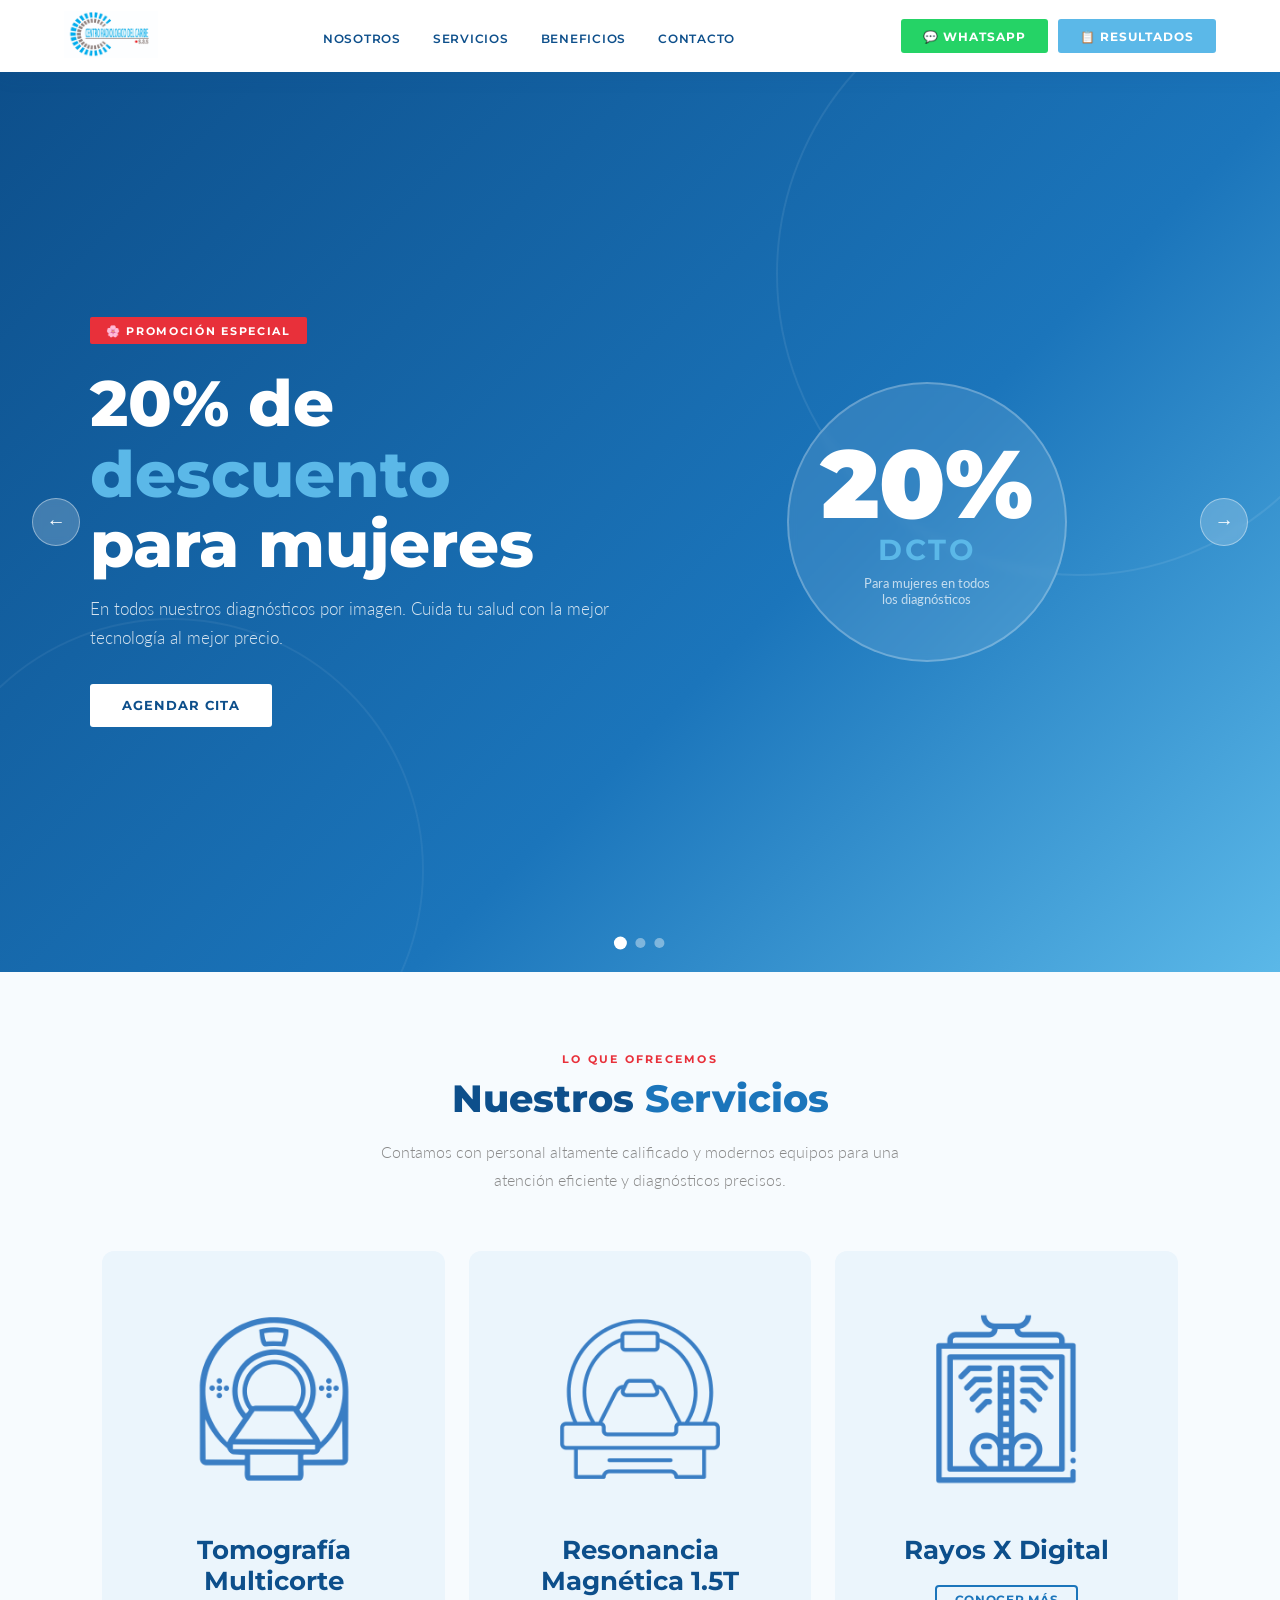
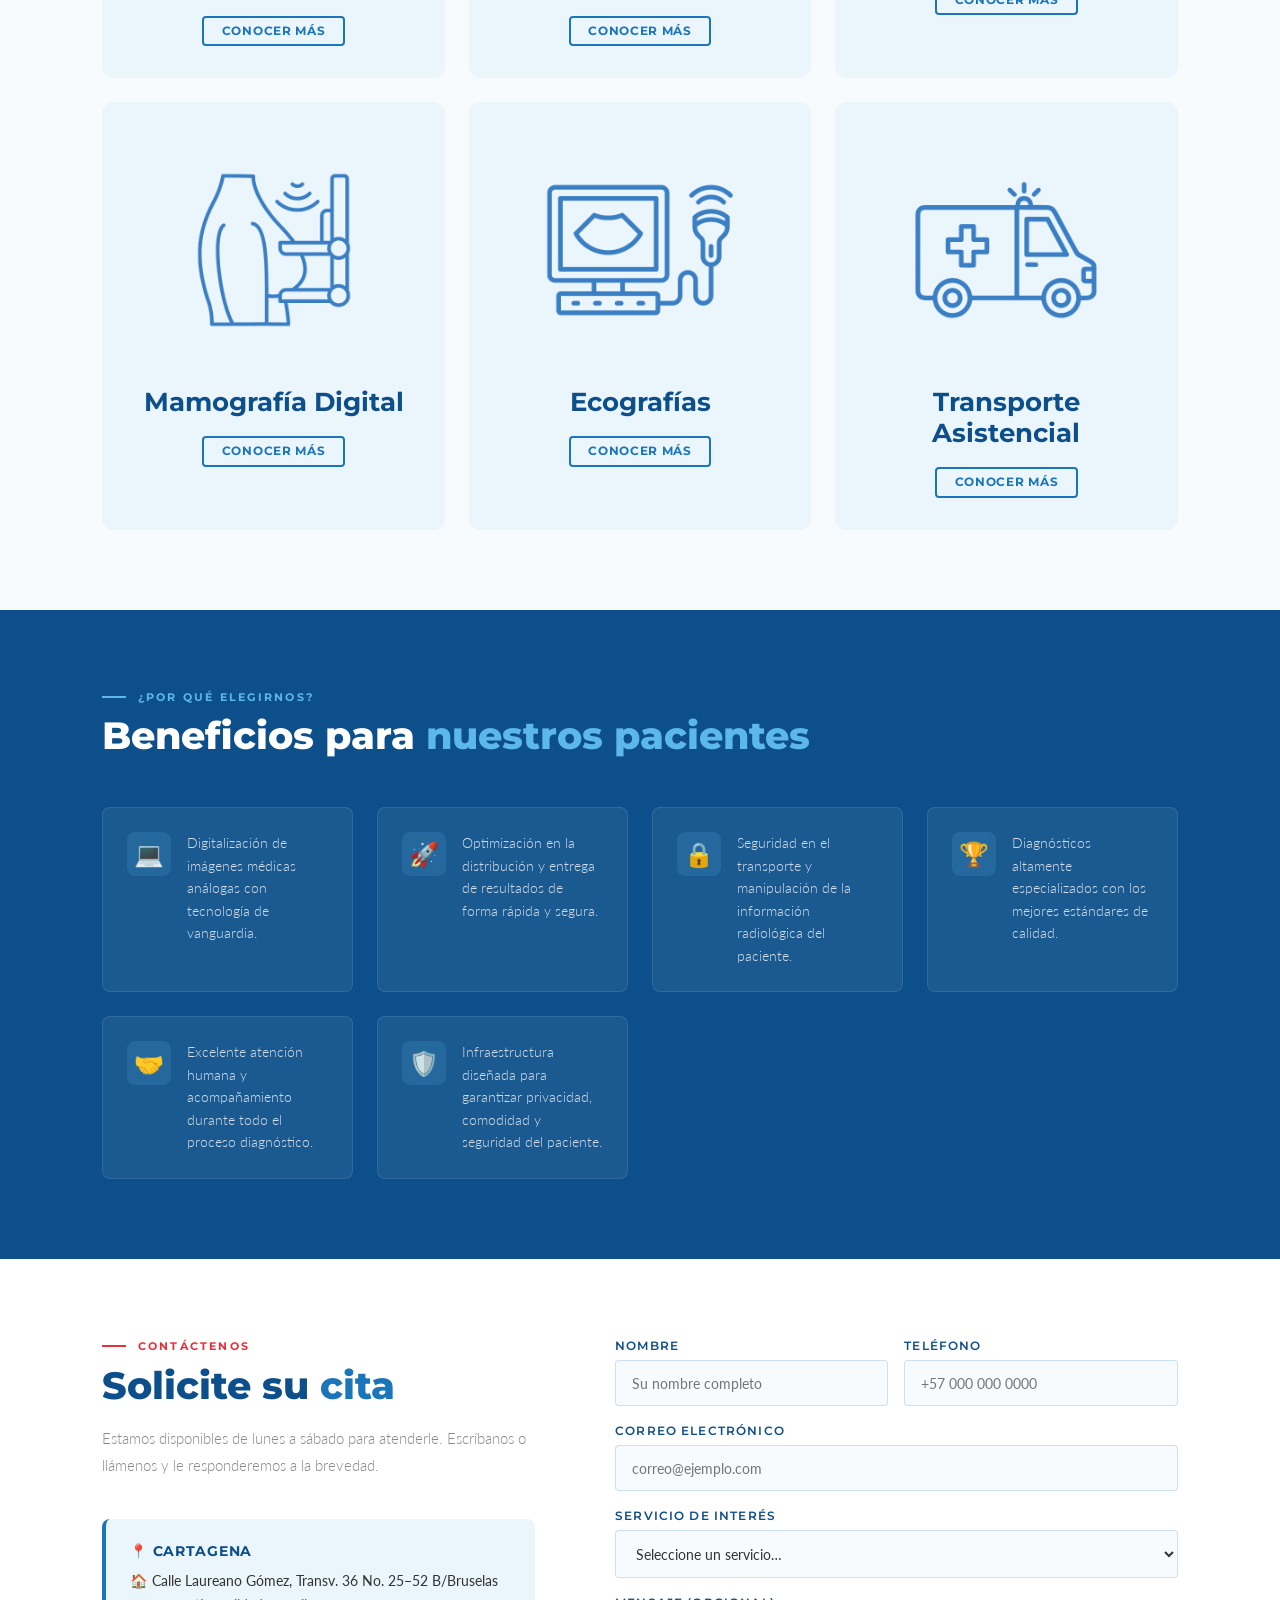
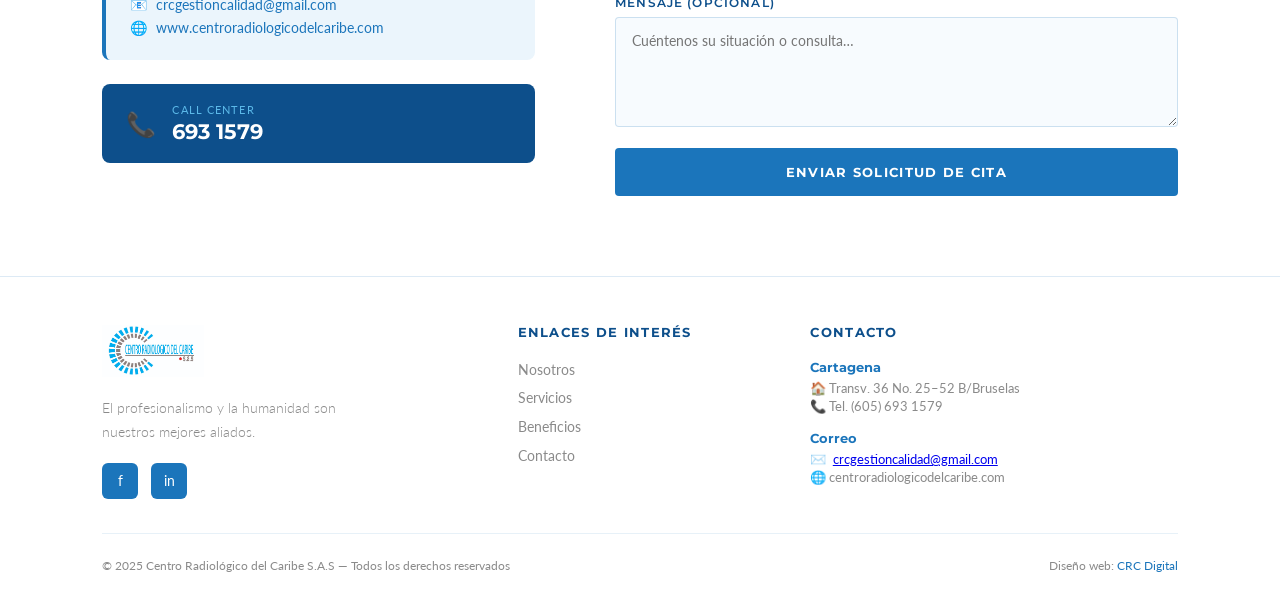
==== index.html @ 66268c3f "Add files via upload" ====
<!DOCTYPE html>
<html lang="es">
<head>
<meta charset="UTF-8">
<meta name="viewport" content="width=device-width, initial-scale=1.0">
<title>Centro Radiológico del Caribe S.A.S</title>
<link href="https://fonts.googleapis.com/css2?family=Montserrat:wght@300;400;500;600;700&family=Lato:wght@300;400;700&display=swap" rel="stylesheet">
<style>
  :root {
    --blue-main: #1B75BB;
    --blue-dark: #0D4F8B;
    --blue-light: #5BB8E8;
    --blue-pale: #EBF5FC;
    --red: #E8303A;
    --gray: #8A8A8A;
    --gray-dark: #333333;
    --white: #ffffff;
    --bg: #F7FBFE;
  }
  * { margin: 0; padding: 0; box-sizing: border-box; }
  html { scroll-behavior: smooth; }
  body { font-family: 'Lato', sans-serif; color: var(--gray-dark); background: var(--white); overflow-x: hidden; }

  /* ── NAV ── */
  nav {
    position: fixed; top: 0; width: 100%; z-index: 1000;
    background: var(--white);
    box-shadow: 0 2px 20px rgba(13,79,139,0.12);
    padding: 0 5%;
    display: flex; align-items: center; justify-content: space-between;
    height: 72px;
  }
  .nav-logo img { height: 48px; object-fit: contain; }
  .nav-links { display: flex; gap: 2rem; list-style: none; }
  .nav-links a {
    color: var(--blue-dark); text-decoration: none;
    font-family: 'Montserrat', sans-serif;
    font-size: 0.78rem; font-weight: 600;
    letter-spacing: 0.06em; text-transform: uppercase;
    transition: color 0.3s; position: relative; padding-bottom: 4px;
  }
  .nav-links a::after {
    content: ''; position: absolute; bottom: 0; left: 0;
    width: 0; height: 2px; background: var(--red);
    transition: width 0.3s;
  }
  .nav-links a:hover { color: var(--blue-main); }
  .nav-links a:hover::after { width: 100%; }
  .nav-btn {
    padding: 0.6rem 1.4rem; border-radius: 3px;
    font-family: 'Montserrat', sans-serif;
    font-size: 0.75rem; font-weight: 700;
    letter-spacing: 0.08em; text-transform: uppercase;
    text-decoration: none; transition: background 0.3s;
  }
  .nav-btn-whatsapp {
    background: #25D366; color: var(--white);
  }
  .nav-btn-whatsapp:hover { background: #1ebe5a; }
  .nav-btn-resultados {
    background: var(--blue-light); color: var(--white);
  }
  .nav-btn-resultados:hover { background: #42a8d8; }

  /* ── CARRUSEL ── */
  .carousel { position: relative; height: 100vh; min-height: 580px; overflow: hidden; margin-top: 72px; }
  .carousel-track { display: flex; width: 300%; height: 100%; transition: transform 0.7s cubic-bezier(0.77,0,0.18,1); }
  .slide { width: 33.333%; height: 100%; position: relative; flex-shrink: 0; }

  /* Slide 1 — Promoción mujeres */
  .slide-1 {
    background: linear-gradient(135deg, var(--blue-dark) 0%, var(--blue-main) 60%, var(--blue-light) 100%);
    display: flex; align-items: center; justify-content: center; overflow: hidden;
  }
  .slide-1::before {
    content: '';
    position: absolute; top: -100px; right: -100px;
    width: 600px; height: 600px;
    border-radius: 50%;
    border: 2px solid rgba(255,255,255,0.08);
  }
  .slide-1::after {
    content: '';
    position: absolute; bottom: -150px; left: -80px;
    width: 500px; height: 500px;
    border-radius: 50%;
    border: 2px solid rgba(255,255,255,0.06);
  }
  .slide-1-content {
    position: relative; z-index: 2;
    display: grid; grid-template-columns: 1fr 1fr;
    align-items: center; gap: 3rem;
    width: 88%; max-width: 1100px;
  }
  .slide-1-text { color: var(--white); }
  .slide-promo-badge {
    display: inline-block;
    background: var(--red);
    color: white; font-family: 'Montserrat', sans-serif;
    font-size: 0.7rem; font-weight: 700;
    letter-spacing: 0.15em; text-transform: uppercase;
    padding: 0.4rem 1rem; border-radius: 2px;
    margin-bottom: 1.5rem;
  }
  .slide-1-text h1 {
    font-family: 'Montserrat', sans-serif;
    font-size: clamp(2.5rem, 5vw, 4rem);
    font-weight: 800; line-height: 1.1;
    margin-bottom: 1rem;
  }
  .slide-1-text h1 span { color: var(--blue-light); }
  .slide-1-text p {
    font-size: 1.05rem; line-height: 1.7;
    color: rgba(255,255,255,0.82); margin-bottom: 2rem; font-weight: 300;
  }
  .slide-btn {
    display: inline-block;
    background: var(--white); color: var(--blue-dark);
    padding: 0.85rem 2rem; border-radius: 3px;
    font-family: 'Montserrat', sans-serif;
    font-size: 0.8rem; font-weight: 700;
    letter-spacing: 0.08em; text-transform: uppercase;
    text-decoration: none; transition: all 0.3s;
  }
  .slide-btn:hover { background: var(--blue-light); color: white; }
  .slide-1-visual {
    display: flex; align-items: center; justify-content: center;
  }
  .promo-circle {
    width: 280px; height: 280px; border-radius: 50%;
    background: rgba(255,255,255,0.1);
    border: 2px solid rgba(255,255,255,0.25);
    display: flex; flex-direction: column;
    align-items: center; justify-content: center;
    backdrop-filter: blur(4px);
  }
  .promo-pct {
    font-family: 'Montserrat', sans-serif;
    font-size: 6rem; font-weight: 900;
    color: white; line-height: 1;
  }
  .promo-off {
    font-family: 'Montserrat', sans-serif;
    font-size: 1.8rem; font-weight: 700;
    color: var(--blue-light); letter-spacing: 0.1em;
  }
  .promo-desc {
    font-size: 0.8rem; color: rgba(255,255,255,0.7);
    text-align: center; margin-top: 0.5rem; max-width: 140px;
  }

  /* Slide 2 — Tecnología */
  .slide-2 {
    background: url('https://images.unsplash.com/photo-1516069677018-378515003435?w=1600&q=80') center/cover no-repeat;
    display: flex; align-items: center;
  }
  .slide-2-overlay {
    position: absolute; inset: 0;
    background: linear-gradient(to right, rgba(13,79,139,0.92) 45%, rgba(13,79,139,0.3) 100%);
  }
  .slide-2-content {
    position: relative; z-index: 2;
    padding: 0 10%;
    color: white; max-width: 560px;
  }
  .slide-2-content .slide-promo-badge { background: var(--blue-light); }
  .slide-2-content h2 {
    font-family: 'Montserrat', sans-serif;
    font-size: clamp(2rem, 4vw, 3.2rem);
    font-weight: 800; line-height: 1.15;
    margin-bottom: 1.2rem;
  }
  .slide-2-content h2 span { color: var(--blue-light); }
  .slide-2-content p {
    font-size: 1rem; line-height: 1.8;
    color: rgba(255,255,255,0.85); margin-bottom: 2rem; font-weight: 300;
  }

  /* Slide 3 — Horario */
  .slide-3 {
    background: var(--blue-pale);
    display: flex; align-items: center; justify-content: center;
  }
  .slide-3-content {
    text-align: center; max-width: 700px; padding: 2rem;
  }
  .slide-3-content .slide-promo-badge { background: var(--blue-main); }
  .slide-3-content h2 {
    font-family: 'Montserrat', sans-serif;
    font-size: clamp(2rem, 4vw, 3rem);
    font-weight: 800; color: var(--blue-dark);
    margin-bottom: 0.5rem;
  }
  .slide-3-content .subtitle {
    font-size: 1rem; color: var(--gray);
    margin-bottom: 3rem; font-weight: 300;
  }
  .horario-grid {
    display: grid; grid-template-columns: 1fr 1fr;
    gap: 1.5rem; margin-bottom: 2.5rem;
  }
  .horario-card {
    background: white; border-radius: 8px;
    padding: 1.8rem 1.5rem;
    border-top: 4px solid var(--blue-main);
    box-shadow: 0 4px 20px rgba(27,117,187,0.1);
  }
  .horario-card .dia {
    font-family: 'Montserrat', sans-serif;
    font-size: 0.75rem; font-weight: 700;
    text-transform: uppercase; letter-spacing: 0.1em;
    color: var(--blue-main); margin-bottom: 0.5rem;
  }
  .horario-card .hora {
    font-family: 'Montserrat', sans-serif;
    font-size: 1.3rem; font-weight: 700; color: var(--blue-dark);
  }
  .horario-card .hora small {
    display: block; font-size: 0.85rem;
    color: var(--gray); font-weight: 400;
    font-family: 'Lato', sans-serif; margin-top: 0.2rem;
  }
  .callcenter {
    display: inline-flex; align-items: center; gap: 0.8rem;
    background: var(--blue-dark); color: white;
    padding: 1rem 2rem; border-radius: 4px;
    font-family: 'Montserrat', sans-serif; font-weight: 600;
    font-size: 1rem; text-decoration: none;
  }

  /* Carrusel controles */
  .carousel-btn {
    position: absolute; top: 50%; transform: translateY(-50%);
    z-index: 10; background: rgba(255,255,255,0.2);
    border: 1px solid rgba(255,255,255,0.4);
    color: white; width: 48px; height: 48px;
    border-radius: 50%; font-size: 1.2rem; cursor: pointer;
    backdrop-filter: blur(4px); transition: all 0.3s;
    display: flex; align-items: center; justify-content: center;
  }
  .carousel-btn:hover { background: var(--blue-main); border-color: var(--blue-main); }
  .carousel-btn.prev { left: 2rem; }
  .carousel-btn.next { right: 2rem; }
  .carousel-dots {
    position: absolute; bottom: 1.5rem; left: 50%; transform: translateX(-50%);
    display: flex; gap: 0.6rem; z-index: 10;
  }
  .dot {
    width: 10px; height: 10px; border-radius: 50%;
    background: rgba(255,255,255,0.4); cursor: pointer;
    transition: all 0.3s; border: none;
  }
  .dot.active { background: white; transform: scale(1.3); }

  /* ── SECCIONES ── */
  section { padding: 5rem 8%; }
  .sec-label {
    font-family: 'Montserrat', sans-serif;
    font-size: 0.7rem; font-weight: 700;
    letter-spacing: 0.2em; text-transform: uppercase;
    color: var(--red); margin-bottom: 0.6rem;
    display: flex; align-items: center; gap: 0.7rem;
  }
  .sec-label::before { content: ''; width: 1.5rem; height: 2px; background: var(--red); }
  .sec-title {
    font-family: 'Montserrat', sans-serif;
    font-size: clamp(1.8rem, 3vw, 2.5rem);
    font-weight: 800; color: var(--blue-dark); line-height: 1.2;
    margin-bottom: 1rem;
  }
  .sec-title span { color: var(--blue-main); }

  /* ── SOBRE NOSOTROS ── */
  #nosotros { background: var(--white); }
  .nosotros-grid {
    display: grid; grid-template-columns: 1fr 1fr;
    gap: 5rem; align-items: start;
  }
  .nosotros-left p {
    font-size: 1rem; line-height: 1.9; color: var(--gray);
    margin-bottom: 1.5rem; font-weight: 300;
  }
  .nosotros-stats {
    display: grid; grid-template-columns: 1fr 1fr;
    gap: 1rem; margin-top: 2rem;
  }
  .stat-box {
    background: var(--blue-pale); border-radius: 6px;
    padding: 1.2rem; border-left: 4px solid var(--blue-main);
    text-align: center;
  }
  .stat-box .num {
    font-family: 'Montserrat', sans-serif;
    font-size: 1.8rem; font-weight: 800; color: var(--blue-dark);
  }
  .stat-box .lbl {
    font-size: 0.75rem; color: var(--gray); margin-top: 0.2rem;
  }
  .mv-grid { display: flex; flex-direction: column; gap: 1.5rem; }
  .mv-card {
    background: var(--blue-pale); border-radius: 8px;
    padding: 2rem; position: relative; overflow: hidden;
  }
  .mv-card::before {
    content: '';
    position: absolute; top: 0; left: 0;
    width: 5px; height: 100%;
    background: var(--blue-main);
  }
  .mv-card.vision::before { background: var(--red); }
  .mv-card h3 {
    font-family: 'Montserrat', sans-serif;
    font-size: 0.75rem; font-weight: 700;
    text-transform: uppercase; letter-spacing: 0.12em;
    color: var(--blue-main); margin-bottom: 0.8rem;
  }
  .mv-card.vision h3 { color: var(--red); }
  .mv-card p { font-size: 0.9rem; line-height: 1.8; color: var(--gray-dark); font-weight: 300; }

  /* ── SERVICIOS ── */
  #servicios { background: var(--bg); }
  .servicios-header { text-align: center; margin-bottom: 3.5rem; }
  .servicios-header .sec-label { justify-content: center; }
  .servicios-header .sec-label::before { display: none; }
  .servicios-header p {
    font-size: 1rem; color: var(--gray); max-width: 560px;
    margin: 0 auto; font-weight: 300; line-height: 1.8;
  }
  .servicios-grid {
    display: grid;
    grid-template-columns: repeat(3, 1fr);
    gap: 1.5rem;
  }
  .servicio-card {
    background: var(--blue-pale); border-radius: 12px;
    padding: 2rem 1.5rem;
    border: none;
    transition: all 0.35s; cursor: default;
    position: relative; overflow: hidden;
  }
  .servicio-card::after {
    content: '';
    position: absolute; bottom: 0; left: 0;
    width: 0; height: 3px;
    background: linear-gradient(to right, var(--blue-main), var(--blue-light));
    transition: width 0.35s;
  }
  .servicio-card:hover { transform: translateY(-5px); box-shadow: 0 12px 40px rgba(27,117,187,0.15); }
  .servicio-card:hover::after { width: 100%; }
  .serv-icon {
    width: 72px; height: 64px; border-radius: 16px;
    background: transparent;
    display: flex; align-items: center; justify-content: center;
    margin-bottom: 1.2rem; font-size: 2rem;
    flex-shrink: 0;
  }
  .serv-icon img {
    width: 119px; height: 119px; object-fit: contain;
  }
  .btn-conocer {
    display: inline-block;
    margin-top: 0.6rem;
    padding: 0.4rem 1.1rem;
    border: 2px solid var(--blue-main);
    border-radius: 4px;
    color: var(--blue-main);
    font-family: 'Montserrat', sans-serif;
    font-size: 0.72rem; font-weight: 700;
    letter-spacing: 0.06em; text-transform: uppercase;
    text-decoration: none;
    transition: background 0.25s, color 0.25s;
  }
  .btn-conocer:hover {
    background: var(--blue-main); color: var(--white);
  }
  .servicio-card h3 {
    font-family: 'Montserrat', sans-serif;
    font-size: 0.95rem; font-weight: 700;
    color: var(--blue-dark); margin-bottom: 0.6rem;
  }
  .servicio-card p { font-size: 0.85rem; line-height: 1.7; color: var(--gray); font-weight: 300; }

  /* ── BENEFICIOS ── */
  #beneficios { background: var(--blue-dark); }
  #beneficios .sec-label { color: var(--blue-light); }
  #beneficios .sec-label::before { background: var(--blue-light); }
  #beneficios .sec-title { color: white; }
  .beneficios-grid {
    display: grid; grid-template-columns: repeat(auto-fit, minmax(220px, 1fr));
    gap: 1.5rem; margin-top: 3rem;
  }
  .beneficio-item {
    display: flex; align-items: flex-start; gap: 1rem;
    padding: 1.5rem; border-radius: 8px;
    background: rgba(255,255,255,0.06);
    border: 1px solid rgba(255,255,255,0.1);
    transition: background 0.3s;
  }
  .beneficio-item:hover { background: rgba(255,255,255,0.1); }
  .bene-icon {
    font-size: 1.5rem; flex-shrink: 0;
    width: 44px; height: 44px;
    background: rgba(91,184,232,0.15);
    border-radius: 8px;
    display: flex; align-items: center; justify-content: center;
  }
  .beneficio-item p {
    font-size: 0.88rem; line-height: 1.6;
    color: rgba(255,255,255,0.8); font-weight: 300;
  }

  /* ── CONTACTO ── */
  #contacto { background: var(--white); }
  .contacto-grid { display: grid; grid-template-columns: 1fr 1.3fr; gap: 5rem; }
  .contacto-info .sec-title { margin-bottom: 1rem; }
  .contacto-info > p {
    font-size: 0.95rem; line-height: 1.8; color: var(--gray);
    margin-bottom: 2.5rem; font-weight: 300;
  }
  .sedes { display: flex; flex-direction: column; gap: 1.5rem; }
  .sede-card {
    background: var(--blue-pale); border-radius: 8px;
    padding: 1.5rem; border-left: 4px solid var(--blue-main);
  }
  .sede-card h4 {
    font-family: 'Montserrat', sans-serif;
    font-size: 0.85rem; font-weight: 700;
    color: var(--blue-dark); margin-bottom: 0.8rem;
    text-transform: uppercase; letter-spacing: 0.05em;
  }
  .sede-info { display: flex; flex-direction: column; gap: 0.4rem; }
  .sede-info span {
    font-size: 0.88rem; color: var(--gray-dark);
    display: flex; align-items: center; gap: 0.5rem;
  }
  .sede-info a { color: var(--blue-main); text-decoration: none; }
  .sede-info a:hover { color: var(--red); }
  .callcenter-box {
    margin-top: 1.5rem;
    background: var(--blue-dark); color: white;
    border-radius: 8px; padding: 1.2rem 1.5rem;
    display: flex; align-items: center; gap: 1rem;
  }
  .callcenter-box .cc-icon { font-size: 1.5rem; }
  .callcenter-box .cc-text label {
    display: block; font-size: 0.7rem; text-transform: uppercase;
    letter-spacing: 0.1em; color: var(--blue-light); margin-bottom: 0.2rem;
  }
  .callcenter-box .cc-text span {
    font-family: 'Montserrat', sans-serif;
    font-size: 1.3rem; font-weight: 700;
  }

  /* Formulario */
  .form-group { margin-bottom: 1.1rem; }
  .form-row { display: grid; grid-template-columns: 1fr 1fr; gap: 1rem; }
  .form-group label {
    display: block; font-size: 0.72rem; font-weight: 600;
    text-transform: uppercase; letter-spacing: 0.1em;
    color: var(--blue-dark); margin-bottom: 0.45rem;
    font-family: 'Montserrat', sans-serif;
  }
  .form-group input,
  .form-group select,
  .form-group textarea {
    width: 100%; padding: 0.85rem 1rem;
    border: 1.5px solid rgba(27,117,187,0.2);
    background: var(--bg); font-family: 'Lato', sans-serif;
    font-size: 0.9rem; color: var(--gray-dark);
    outline: none; border-radius: 4px; transition: border-color 0.3s;
  }
  .form-group input:focus,
  .form-group select:focus,
  .form-group textarea:focus { border-color: var(--blue-main); background: white; }
  .form-group textarea { resize: vertical; min-height: 110px; }
  .btn-submit {
    width: 100%; background: var(--blue-main); color: white;
    border: none; padding: 1rem;
    font-family: 'Montserrat', sans-serif; font-size: 0.82rem;
    font-weight: 700; letter-spacing: 0.1em; text-transform: uppercase;
    border-radius: 4px; cursor: pointer; transition: background 0.3s;
  }
  .btn-submit:hover { background: var(--blue-dark); }

  /* ── FOOTER ── */
  footer {
    background: var(--white);
    border-top: 1px solid rgba(27,117,187,0.15);
    padding: 3rem 8% 2rem;
  }
  .footer-grid {
    display: grid; grid-template-columns: 1.5fr 1fr 1.5fr;
    gap: 3rem; margin-bottom: 2rem;
  }
  .footer-logo img { height: 52px; margin-bottom: 1rem; }
  .footer-logo p {
    font-size: 0.88rem; color: var(--gray);
    line-height: 1.7; font-weight: 300; max-width: 260px;
  }
  .footer-social { display: flex; gap: 0.8rem; margin-top: 1.2rem; }
  .social-btn {
    width: 36px; height: 36px; border-radius: 6px;
    background: var(--blue-main);
    display: flex; align-items: center; justify-content: center;
    color: white; font-size: 0.9rem; text-decoration: none;
    transition: background 0.3s;
  }
  .social-btn:hover { background: var(--blue-dark); }
  .footer-nav h4 {
    font-family: 'Montserrat', sans-serif;
    font-size: 0.8rem; font-weight: 700;
    text-transform: uppercase; letter-spacing: 0.1em;
    color: var(--blue-dark); margin-bottom: 1.2rem;
  }
  .footer-nav ul { list-style: none; display: flex; flex-direction: column; gap: 0.6rem; }
  .footer-nav ul a {
    font-size: 0.88rem; color: var(--gray);
    text-decoration: none; transition: color 0.3s;
  }
  .footer-nav ul a:hover { color: var(--blue-main); }
  .footer-contact h4 {
    font-family: 'Montserrat', sans-serif;
    font-size: 0.8rem; font-weight: 700;
    text-transform: uppercase; letter-spacing: 0.1em;
    color: var(--blue-dark); margin-bottom: 1.2rem;
  }
  .footer-sede { margin-bottom: 1rem; }
  .footer-sede strong {
    display: block; font-size: 0.82rem;
    color: var(--blue-main); font-weight: 700; margin-bottom: 0.3rem;
    font-family: 'Montserrat', sans-serif;
  }
  .footer-sede span {
    display: flex; align-items: center; gap: 0.4rem;
    font-size: 0.82rem; color: var(--gray); margin-bottom: 0.15rem;
  }
  .footer-bottom {
    border-top: 1px solid rgba(27,117,187,0.1);
    padding-top: 1.5rem;
    display: flex; justify-content: space-between; align-items: center;
    flex-wrap: wrap; gap: 0.5rem;
  }
  .footer-bottom p { font-size: 0.78rem; color: var(--gray); }
  .footer-bottom a { color: var(--blue-main); text-decoration: none; }

  /* ── ANIMACIONES ── */
  @keyframes fadeUp {
    from { opacity: 0; transform: translateY(25px); }
    to   { opacity: 1; transform: translateY(0); }
  }
  .slide-1-text > * {
    opacity: 0; animation: fadeUp 0.7s forwards;
  }
  .slide-promo-badge { animation-delay: 0.1s; }
  .slide-1-text h1   { animation-delay: 0.25s; }
  .slide-1-text p    { animation-delay: 0.4s; }
  .slide-btn         { animation-delay: 0.55s; }

  /* ── RESPONSIVE ── */
  @media (max-width: 900px) {
    .nosotros-grid,
    .contacto-grid { grid-template-columns: 1fr; gap: 3rem; }
    .slide-1-content { grid-template-columns: 1fr; text-align: center; }
    .slide-1-visual { display: none; }
    .footer-grid { grid-template-columns: 1fr 1fr; }
    .horario-grid { grid-template-columns: 1fr; }
    .servicios-grid { grid-template-columns: repeat(2, 1fr); }
  }
  @media (max-width: 640px) {
    nav { padding: 0 4%; }
    .nav-links { display: none; }
    section { padding: 3.5rem 5%; }
    .footer-grid { grid-template-columns: 1fr; }
    .form-row { grid-template-columns: 1fr; }
    .carousel-btn { display: none; }
    .servicios-grid { grid-template-columns: 1fr; }
    .servicio-card { width: 100%; }
  }
</style>
</head>
<body>

<!-- NAV -->
<nav>
  <div class="nav-logo">
    <a href="index.html">
      <img src="logo.png" alt="Centro Radiológico del Caribe">
    </a>
  </div>
  <ul class="nav-links">
    <li><a href="nosotros.html">Nosotros</a></li>
    <li><a href="#servicios">Servicios</a></li>
    <li><a href="#beneficios">Beneficios</a></li>
    <li><a href="#contacto">Contacto</a></li>
  </ul>
  <div style="display:flex;gap:0.6rem;">
    <a href="https://wa.me/573108685551" target="_blank" class="nav-btn nav-btn-whatsapp">💬 WhatsApp</a>
    <a href="#" class="nav-btn nav-btn-resultados">📋 Resultados</a>
  </div>
</nav>

<!-- CARRUSEL -->
<div class="carousel" id="carousel">
  <div class="carousel-track" id="track">

    <!-- SLIDE 1: Promoción Mujeres -->
    <div class="slide slide-1">
      <div class="slide-1-content">
        <div class="slide-1-text">
          <div class="slide-promo-badge">🌸 Promoción Especial</div>
          <h1>20% de<br><span>descuento</span><br>para mujeres</h1>
          <p>En todos nuestros diagnósticos por imagen. Cuida tu salud con la mejor tecnología al mejor precio.</p>
          <a href="#contacto" class="slide-btn">Agendar cita</a>
        </div>
        <div class="slide-1-visual">
          <div class="promo-circle">
            <div class="promo-pct">20%</div>
            <div class="promo-off">DCTO</div>
            <div class="promo-desc">Para mujeres en todos los diagnósticos</div>
          </div>
        </div>
      </div>
    </div>

    <!-- SLIDE 2: Tecnología / Rayos X -->
    <div class="slide slide-2">
      <div class="slide-2-overlay"></div>
      <div class="slide-2-content">
        <h2>Tecnología de<br><span>vanguardia</span><br>a tu servicio</h2>
        <p>Tomografía multicortes, resonancia magnética, rayos X digital y mucho más. Diagnósticos precisos con equipos de última generación.</p>
        <a href="#servicios" class="slide-btn">Ver servicios</a>
      </div>
    </div>

    <!-- SLIDE 3: Horario -->
    <div class="slide slide-3">
      <div class="slide-3-content">
        <div class="slide-promo-badge">🕐 Atención oportuna</div>
        <h2>Nuestro horario<br>de atención</h2>
        <p class="subtitle">Estamos disponibles para servirte de lunes a sábado</p>
        <div class="horario-grid">
          <div class="horario-card">
            <div class="dia">Lunes a Viernes</div>
            <div class="hora">
              7:00 am – 12:00 m
              <small>/ 1:00 pm – 5:00 pm</small>
            </div>
          </div>
          <div class="horario-card">
            <div class="dia">Sábados</div>
            <div class="hora">
              7:00 am – 12:00 m
              <small>Jornada continua</small>
            </div>
          </div>
        </div>
        <a href="tel:6931579" class="callcenter">
          📞 &nbsp; Call Center: <strong style="margin-left:0.4rem;">693 1579</strong>
        </a>
      </div>
    </div>

  </div><!-- /track -->

  <button class="carousel-btn prev" onclick="moveCarousel(-1)">&#8592;</button>
  <button class="carousel-btn next" onclick="moveCarousel(1)">&#8594;</button>
  <div class="carousel-dots">
    <button class="dot active" onclick="goToSlide(0)"></button>
    <button class="dot" onclick="goToSlide(1)"></button>
    <button class="dot" onclick="goToSlide(2)"></button>
  </div>
</div>

<!-- SERVICIOS -->
<section id="servicios">
  <div class="servicios-header">
    <div class="sec-label">Lo que ofrecemos</div>
    <h2 class="sec-title">Nuestros <span>Servicios</span></h2>
    <p>Contamos con personal altamente calificado y modernos equipos para una atención eficiente y diagnósticos precisos.</p>
  </div>
  <div class="servicios-grid">
    <div class="servicio-card" style="flex-direction:column;align-items:center;text-align:center;justify-content:center;">
      <div class="serv-icon" style="width:100%;height:232px;display:flex;align-items:center;justify-content:center;"><img src="tomografia.png" alt="Tomografía Multicorte" style="width:230px;height:232px;object-fit:contain;"></div>
      <h3 style="font-size:1.6rem;margin-top:0;">Tomografía Multicorte</h3>
      <a href="#" class="btn-conocer">Conocer más</a>
    </div>
    <div class="servicio-card" style="flex-direction:column;align-items:center;text-align:center;justify-content:center;">
      <div class="serv-icon" style="width:100%;height:232px;display:flex;align-items:center;justify-content:center;"><img src="resonancia.png" alt="Resonancia Magnética 1.5T" style="width:230px;height:232px;object-fit:contain;"></div>
      <h3 style="font-size:1.6rem;margin-top:0;">Resonancia Magnética 1.5T</h3>
      <a href="#" class="btn-conocer">Conocer más</a>
    </div>
    <div class="servicio-card" style="flex-direction:column;align-items:center;text-align:center;justify-content:center;">
      <div class="serv-icon" style="width:100%;height:232px;display:flex;align-items:center;justify-content:center;"><img src="rayos-x.png" alt="Rayos X Digital" style="width:230px;height:232px;object-fit:contain;"></div>
      <h3 style="font-size:1.6rem;margin-top:0;">Rayos X Digital</h3>
      <a href="#" class="btn-conocer">Conocer más</a>
    </div>
    <div class="servicio-card" style="flex-direction:column;align-items:center;text-align:center;justify-content:center;">
      <div class="serv-icon" style="width:100%;height:232px;display:flex;align-items:center;justify-content:center;"><img src="mamografia.png" alt="Mamografía Digital" style="width:230px;height:232px;object-fit:contain;"></div>
      <h3 style="font-size:1.6rem;margin-top:0;">Mamografía Digital</h3>
      <a href="#" class="btn-conocer">Conocer más</a>
    </div>
    <div class="servicio-card" style="flex-direction:column;align-items:center;text-align:center;justify-content:center;">
      <div class="serv-icon" style="width:100%;height:232px;display:flex;align-items:center;justify-content:center;"><img src="ecografia.png" alt="Ecografías" style="width:230px;height:232px;object-fit:contain;"></div>
      <h3 style="font-size:1.6rem;margin-top:0;">Ecografías</h3>
      <a href="#" class="btn-conocer">Conocer más</a>
    </div>
    <div class="servicio-card" style="flex-direction:column;align-items:center;text-align:center;justify-content:center;">
      <div class="serv-icon" style="width:100%;height:232px;display:flex;align-items:center;justify-content:center;"><img src="transporte.png" alt="Transporte Asistencial" style="width:230px;height:232px;object-fit:contain;"></div>
      <h3 style="font-size:1.6rem;margin-top:0;">Transporte Asistencial</h3>
      <a href="#" class="btn-conocer">Conocer más</a>
    </div>
  </div>
</section>

<!-- BENEFICIOS -->
<section id="beneficios">
  <div class="sec-label">¿Por qué elegirnos?</div>
  <h2 class="sec-title" style="color:white;">Beneficios para <span style="color:var(--blue-light);">nuestros pacientes</span></h2>
  <div class="beneficios-grid">
    <div class="beneficio-item">
      <div class="bene-icon">💻</div>
      <p>Digitalización de imágenes médicas análogas con tecnología de vanguardia.</p>
    </div>
    <div class="beneficio-item">
      <div class="bene-icon">🚀</div>
      <p>Optimización en la distribución y entrega de resultados de forma rápida y segura.</p>
    </div>
    <div class="beneficio-item">
      <div class="bene-icon">🔒</div>
      <p>Seguridad en el transporte y manipulación de la información radiológica del paciente.</p>
    </div>
    <div class="beneficio-item">
      <div class="bene-icon">🏆</div>
      <p>Diagnósticos altamente especializados con los mejores estándares de calidad.</p>
    </div>
    <div class="beneficio-item">
      <div class="bene-icon">🤝</div>
      <p>Excelente atención humana y acompañamiento durante todo el proceso diagnóstico.</p>
    </div>
    <div class="beneficio-item">
      <div class="bene-icon">🛡️</div>
      <p>Infraestructura diseñada para garantizar privacidad, comodidad y seguridad del paciente.</p>
    </div>
  </div>
</section>

<!-- CONTACTO -->
<section id="contacto">
  <div class="contacto-grid">
    <div class="contacto-info">
      <div class="sec-label">Contáctenos</div>
      <h2 class="sec-title">Solicite su <span>cita</span></h2>
      <p>Estamos disponibles de lunes a sábado para atenderle. Escríbanos o llámenos y le responderemos a la brevedad.</p>
      <div class="sedes">
        <div class="sede-card">
          <h4>📍 Cartagena</h4>
          <div class="sede-info">
            <span>🏠 Calle Laureano Gómez, Transv. 36 No. 25–52 B/Bruselas</span>
            <span>📧 <a href="mailto:crcgestioncalidad@gmail.com">crcgestioncalidad@gmail.com</a></span>
            <span>🌐 <a href="http://www.centroradiologicodelcaribe.com">www.centroradiologicodelcaribe.com</a></span>
          </div>
        </div>
      </div>
      <div class="callcenter-box">
        <div class="cc-icon">📞</div>
        <div class="cc-text">
          <label>Call Center</label>
          <span>693 1579</span>
        </div>
      </div>
    </div>
    <div class="contacto-form">
      <div class="form-row">
        <div class="form-group">
          <label>Nombre</label>
          <input type="text" placeholder="Su nombre completo">
        </div>
        <div class="form-group">
          <label>Teléfono</label>
          <input type="tel" placeholder="+57 000 000 0000">
        </div>
      </div>
      <div class="form-group">
        <label>Correo electrónico</label>
        <input type="email" placeholder="correo@ejemplo.com">
      </div>
      <div class="form-group">
        <label>Servicio de interés</label>
        <select>
          <option value="">Seleccione un servicio…</option>
          <option>Tomografía Multicortes</option>
          <option>Resonancia Magnética</option>
          <option>Radiografías Digitales</option>
          <option>Ecografía Ginecológica y Obstétrica</option>
          <option>Ecografía Doppler Color</option>
          <option>Osteodensitometría</option>
          <option>Mamografía Digital Directa</option>
          <option>Tele Radiología</option>
          <option>Estudios Radiológicos Especiales</option>
        </select>
      </div>
      <div class="form-group">
        <label>Mensaje (opcional)</label>
        <textarea placeholder="Cuéntenos su situación o consulta…"></textarea>
      </div>
      <button class="btn-submit">Enviar solicitud de cita</button>
    </div>
  </div>
</section>

<!-- FOOTER -->
<footer>
  <div class="footer-grid">
    <div class="footer-logo">
      <img src="logo.png" alt="CRC Logo">
      <p>El profesionalismo y la humanidad son nuestros mejores aliados.</p>
      <div class="footer-social">
        <a href="#" class="social-btn" title="Facebook">f</a>
        <a href="#" class="social-btn" title="Instagram">in</a>
      </div>
    </div>
    <div class="footer-nav">
      <h4>Enlaces de interés</h4>
      <ul>
        <li><a href="nosotros.html">Nosotros</a></li>
        <li><a href="#servicios">Servicios</a></li>
        <li><a href="#beneficios">Beneficios</a></li>
        <li><a href="#contacto">Contacto</a></li>
      </ul>
    </div>
    <div class="footer-contact">
      <h4>Contacto</h4>
      <div class="footer-sede">
        <strong>Cartagena</strong>
        <span>🏠 Transv. 36 No. 25–52 B/Bruselas</span>
        <span>📞 Tel. (605) 693 1579</span>
      </div>
      <div class="footer-sede">
        <strong>Correo</strong>
        <span>✉️ <a href="mailto:crcgestioncalidad@gmail.com">crcgestioncalidad@gmail.com</a></span>
        <span>🌐 centroradiologicodelcaribe.com</span>
      </div>
    </div>
  </div>
  <div class="footer-bottom">
    <p>© 2025 Centro Radiológico del Caribe S.A.S — Todos los derechos reservados</p>
    <p>Diseño web: <a href="#">CRC Digital</a></p>
  </div>
</footer>

<script>
  let current = 0;
  const total = 3;
  const track = document.getElementById('track');
  const dots = document.querySelectorAll('.dot');
  let autoTimer;

  function updateCarousel() {
    track.style.transform = `translateX(-${current * 33.333}%)`;
    dots.forEach((d, i) => d.classList.toggle('active', i === current));
  }

  function moveCarousel(dir) {
    current = (current + dir + total) % total;
    updateCarousel();
    resetAuto();
  }

  function goToSlide(idx) {
    current = idx;
    updateCarousel();
    resetAuto();
  }

  function resetAuto() {
    clearInterval(autoTimer);
    autoTimer = setInterval(() => moveCarousel(1), 5000);
  }

  // Iniciar auto-play al cargar
  autoTimer = setInterval(() => moveCarousel(1), 5000);
</script>
</body>
</html>
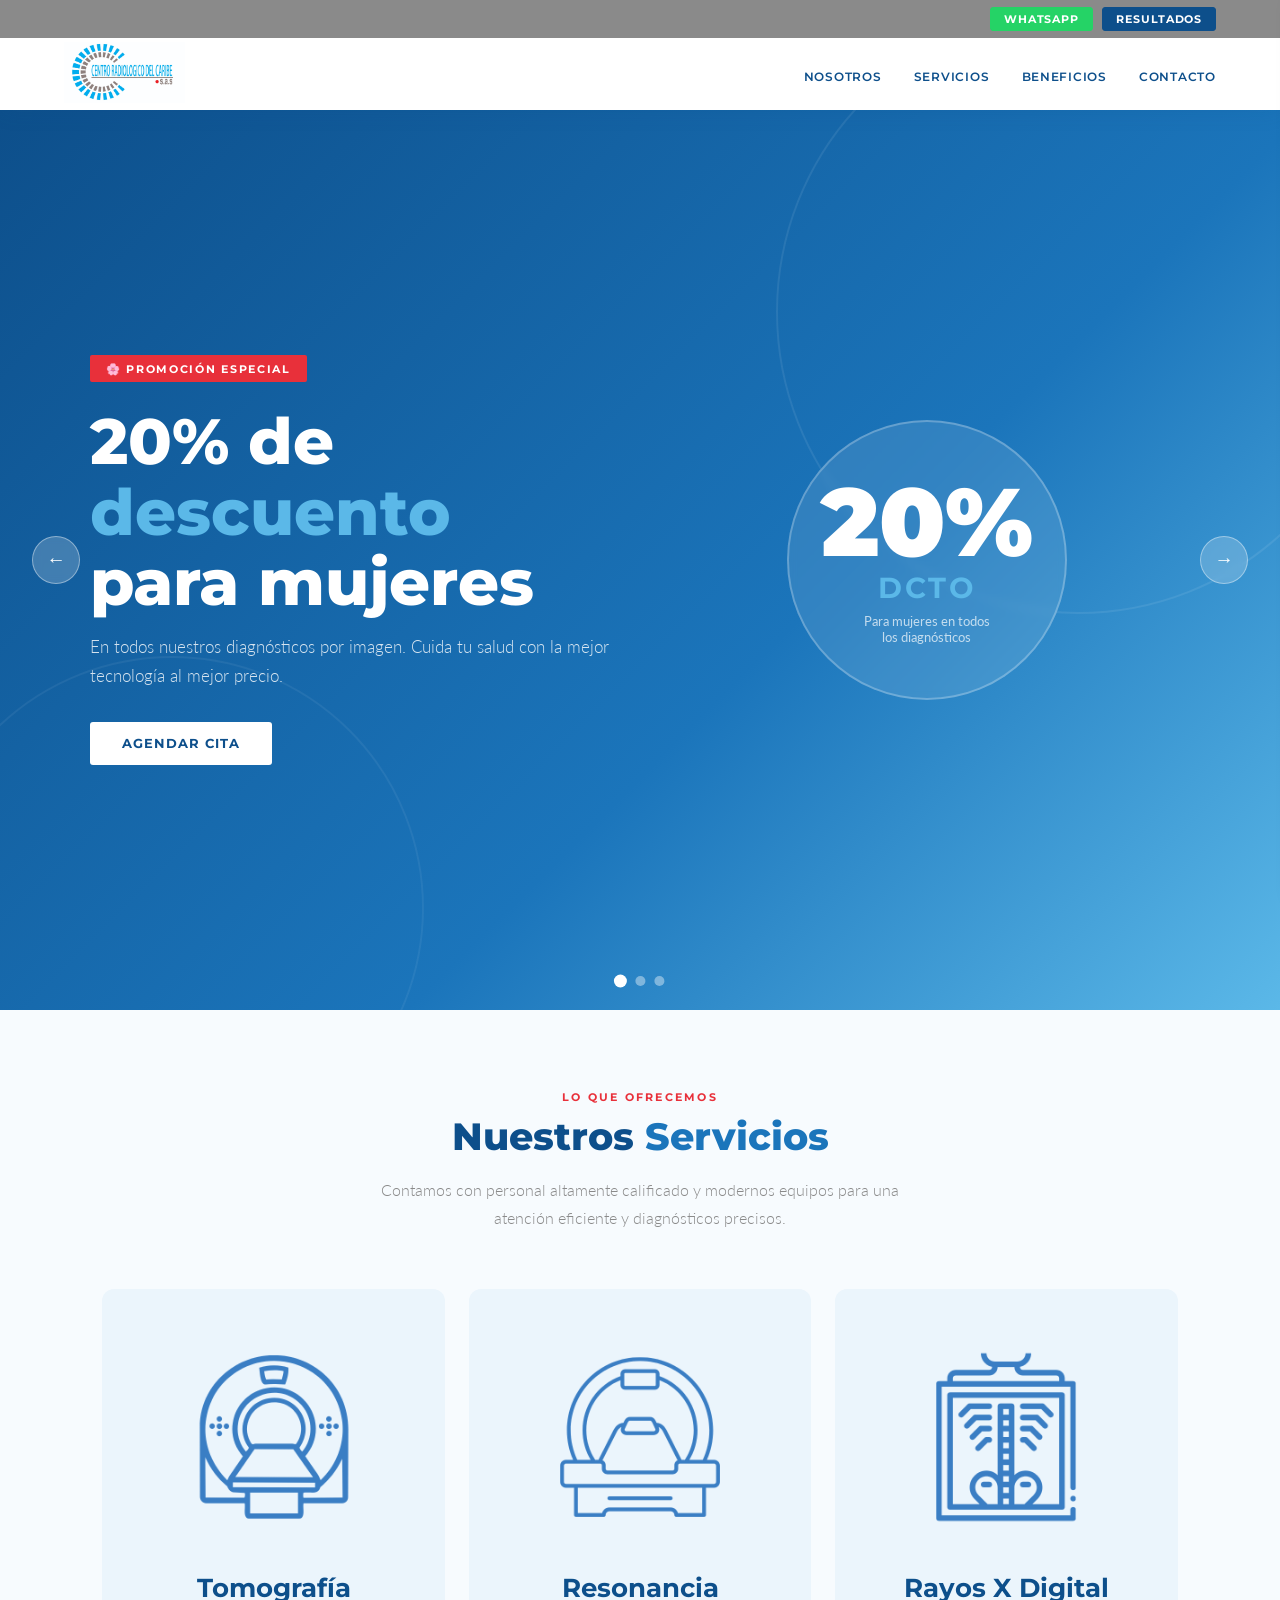
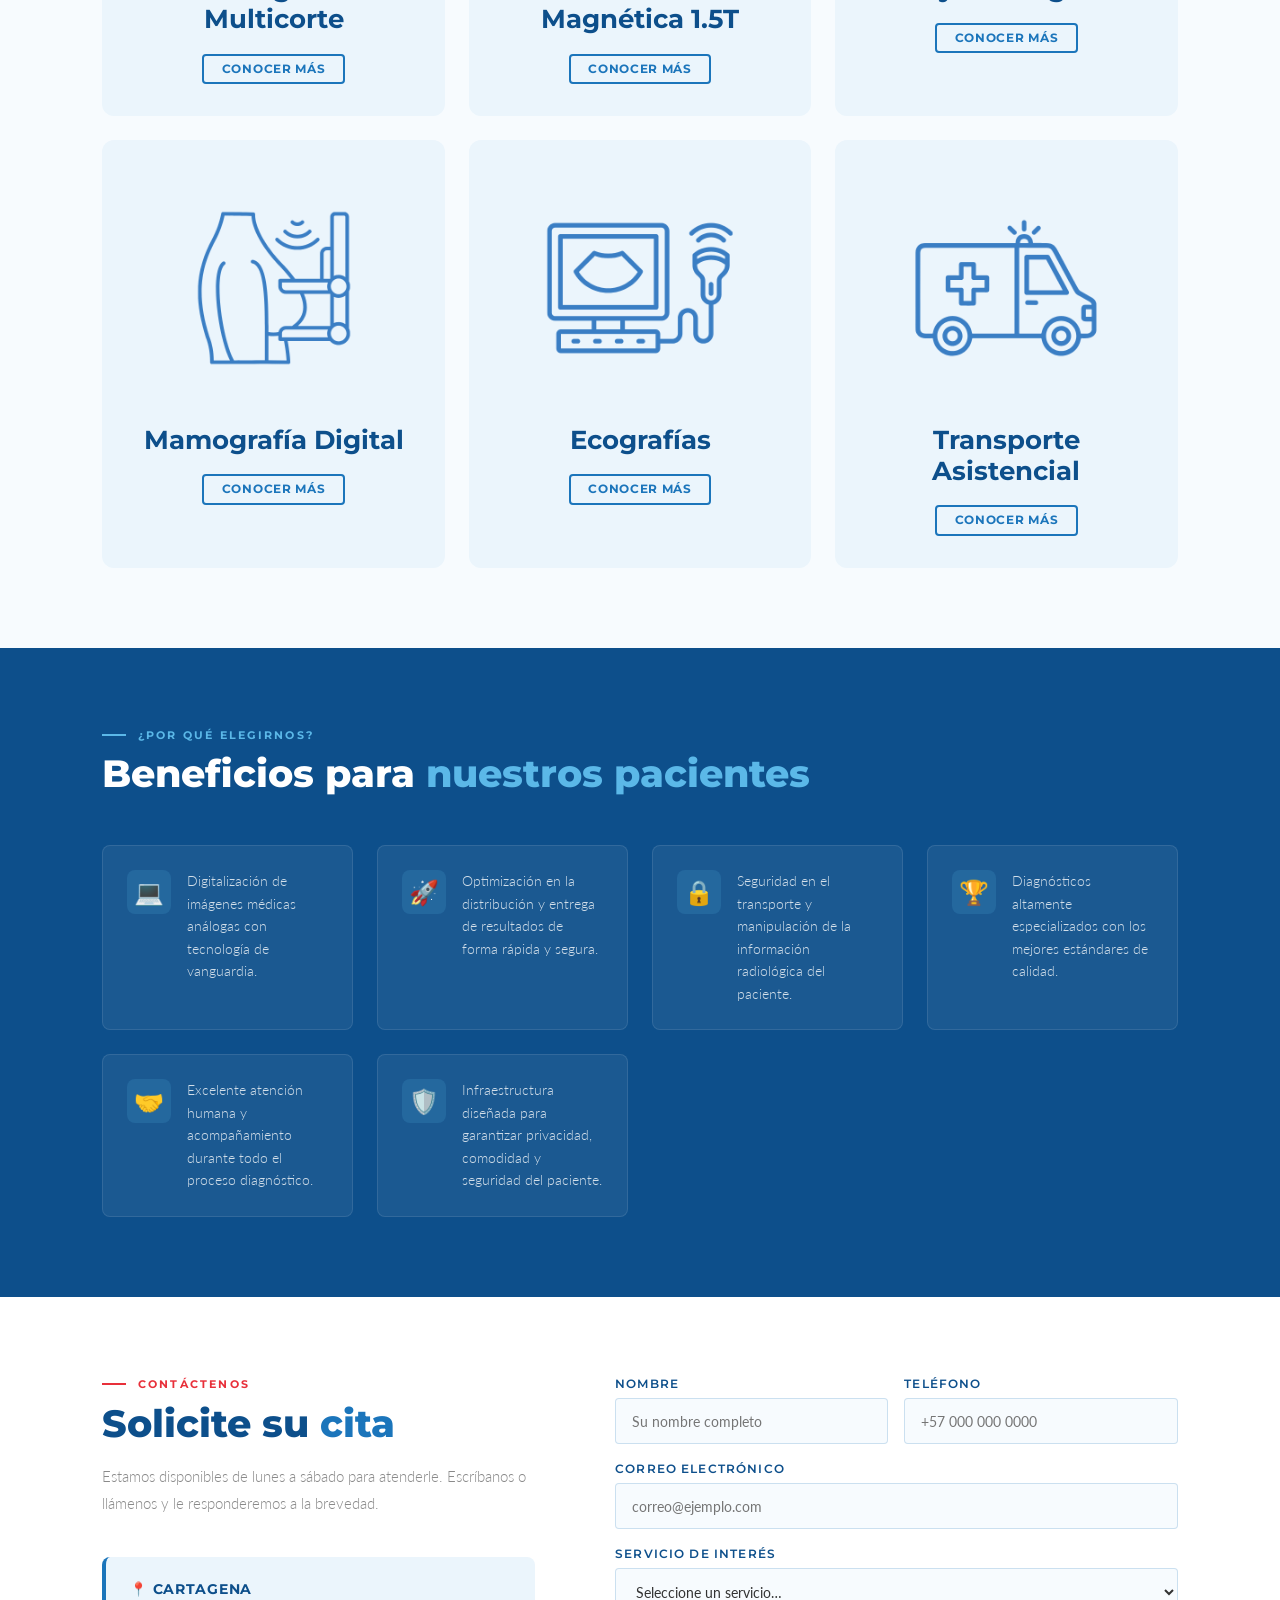
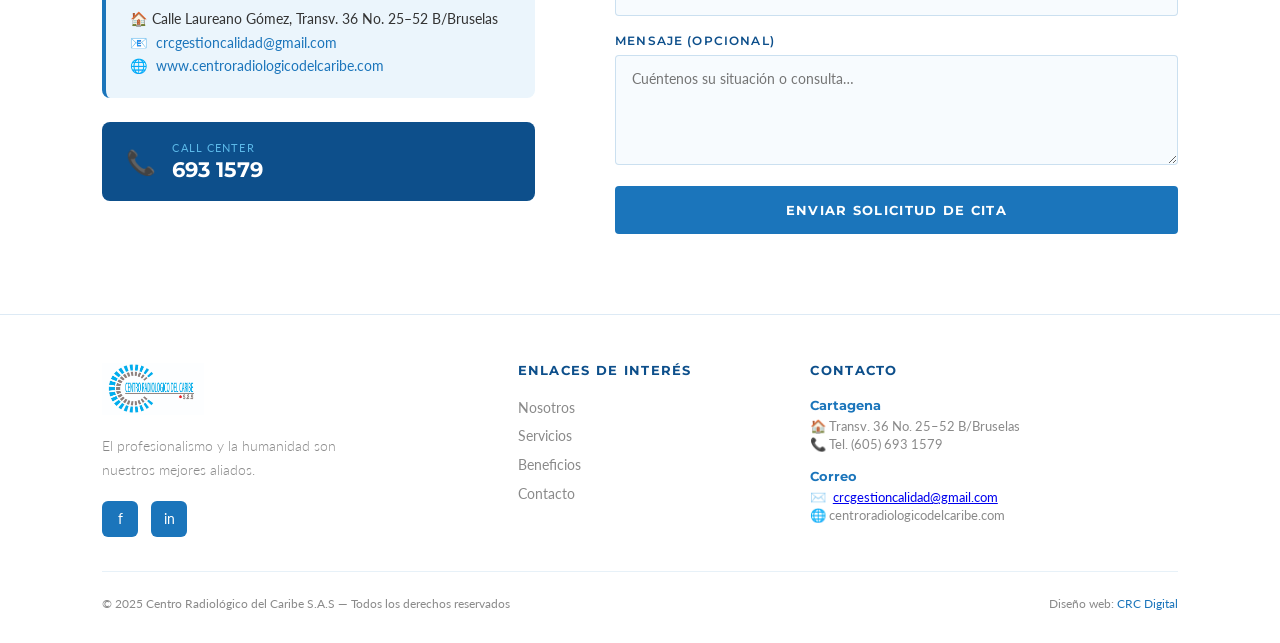
==== commit 5af619e9: "Add files via upload" ====
--- a/index.html
+++ b/index.html
@@ -22,15 +22,38 @@
   body { font-family: 'Lato', sans-serif; color: var(--gray-dark); background: var(--white); overflow-x: hidden; }
 
   /* ── NAV ── */
+  /* ── TOPBAR ── */
+  .topbar {
+    position: fixed; top: 0; width: 100%; z-index: 1001;
+    background: var(--gray);
+    height: 38px;
+    display: flex; align-items: center; justify-content: flex-end;
+    padding: 0 5%; gap: 0.6rem;
+  }
+  .topbar a {
+    font-family: 'Montserrat', sans-serif;
+    font-size: 0.7rem; font-weight: 700;
+    letter-spacing: 0.08em; text-transform: uppercase;
+    text-decoration: none; color: var(--white);
+    padding: 0.25rem 0.8rem; border-radius: 3px;
+    border: 1px solid rgba(255,255,255,0.35);
+    transition: background 0.2s;
+  }
+  .topbar a:hover { background: rgba(255,255,255,0.15); }
+  .topbar .btn-wa { background: #25D366; border-color: #25D366; }
+  .topbar .btn-wa:hover { background: #1ebe5a; border-color: #1ebe5a; }
+  .topbar .btn-resultados { background: var(--blue-dark); border-color: var(--blue-dark); }
+  .topbar .btn-resultados:hover { background: #0a3d6e; border-color: #0a3d6e; }
+
   nav {
-    position: fixed; top: 0; width: 100%; z-index: 1000;
+    position: fixed; top: 38px; width: 100%; z-index: 1000;
     background: var(--white);
     box-shadow: 0 2px 20px rgba(13,79,139,0.12);
     padding: 0 5%;
     display: flex; align-items: center; justify-content: space-between;
     height: 72px;
   }
-  .nav-logo img { height: 48px; object-fit: contain; }
+  .nav-logo img { height: 62px; object-fit: contain; }
   .nav-links { display: flex; gap: 2rem; list-style: none; }
   .nav-links a {
     color: var(--blue-dark); text-decoration: none;
@@ -47,7 +70,7 @@
   .nav-links a:hover { color: var(--blue-main); }
   .nav-links a:hover::after { width: 100%; }
   .nav-btn {
-    padding: 0.6rem 1.4rem; border-radius: 3px;
+    padding: 0.35rem 0.9rem; border-radius: 3px;
     font-family: 'Montserrat', sans-serif;
     font-size: 0.75rem; font-weight: 700;
     letter-spacing: 0.08em; text-transform: uppercase;
@@ -63,7 +86,7 @@
   .nav-btn-resultados:hover { background: #42a8d8; }
 
   /* ── CARRUSEL ── */
-  .carousel { position: relative; height: 100vh; min-height: 580px; overflow: hidden; margin-top: 72px; }
+  .carousel { position: relative; height: 100vh; min-height: 580px; overflow: hidden; margin-top: 110px; }
   .carousel-track { display: flex; width: 300%; height: 100%; transition: transform 0.7s cubic-bezier(0.77,0,0.18,1); }
   .slide { width: 33.333%; height: 100%; position: relative; flex-shrink: 0; }
 
@@ -556,6 +579,51 @@
   .slide-1-text p    { animation-delay: 0.4s; }
   .slide-btn         { animation-delay: 0.55s; }
 
+  /* ── HAMBURGER ── */
+  .hamburger {
+    display: none;
+    flex-direction: column; justify-content: center; gap: 5px;
+    width: 36px; height: 36px; cursor: pointer;
+    background: none; border: none; padding: 4px;
+  }
+  .hamburger span {
+    display: block; width: 100%; height: 2px;
+    background: var(--blue-dark); border-radius: 2px;
+    transition: all 0.3s;
+  }
+
+  /* ── DRAWER ── */
+  .drawer-overlay {
+    display: none; position: fixed; inset: 0;
+    background: rgba(0,0,0,0.4); z-index: 1100;
+  }
+  .drawer-overlay.open { display: block; }
+  .drawer {
+    position: fixed; top: 0; right: -280px; width: 260px; height: 100%;
+    background: var(--blue-dark); z-index: 1200;
+    box-shadow: -4px 0 20px rgba(0,0,0,0.15);
+    transition: right 0.35s cubic-bezier(0.77,0,0.18,1);
+    display: flex; flex-direction: column; padding: 2rem 1.5rem;
+  }
+  .drawer.open { right: 0; }
+  .drawer-close {
+    align-self: flex-end; background: none; border: none;
+    font-size: 1.5rem; cursor: pointer; color: var(--white);
+    margin-bottom: 1.5rem;
+  }
+  .drawer-links { list-style: none; display: flex; flex-direction: column; gap: 0; }
+  .drawer-links li { border-bottom: 1px solid rgba(255,255,255,0.15); }
+  .drawer-links a {
+    display: block; padding: 1rem 0;
+    color: var(--white); text-decoration: none;
+    font-family: 'Montserrat', sans-serif;
+    font-size: 0.9rem; font-weight: 600;
+    text-transform: uppercase; letter-spacing: 0.06em;
+    transition: color 0.2s;
+  }
+  .drawer-links a:hover { color: var(--blue-light); }
+  .drawer-btn { margin-top: 2rem; }
+
   /* ── RESPONSIVE ── */
   @media (max-width: 900px) {
     .nosotros-grid,
@@ -567,8 +635,11 @@
     .servicios-grid { grid-template-columns: repeat(2, 1fr); }
   }
   @media (max-width: 640px) {
-    nav { padding: 0 4%; }
+    .topbar { justify-content: center; padding: 0 4%; gap: 0.5rem; }
+    nav { padding: 0 4%; justify-content: space-between; }
+    nav .nav-logo { position: absolute; left: 50%; transform: translateX(-50%); }
     .nav-links { display: none; }
+    .hamburger { display: flex; }
     section { padding: 3.5rem 5%; }
     .footer-grid { grid-template-columns: 1fr; }
     .form-row { grid-template-columns: 1fr; }
@@ -580,8 +651,17 @@
 </head>
 <body>
 
+<!-- TOPBAR -->
+<div class="topbar">
+  <a href="https://wa.me/573015649719" target="_blank" class="btn-wa">WhatsApp</a>
+  <a href="https://riscrc.hiruko.com.co/portal/login" class="btn-resultados">Resultados</a>
+</div>
+
 <!-- NAV -->
 <nav>
+  <button class="hamburger" id="hamburgerBtn" aria-label="Abrir menú">
+    <span></span><span></span><span></span>
+  </button>
   <div class="nav-logo">
     <a href="index.html">
       <img src="logo.png" alt="Centro Radiológico del Caribe">
@@ -593,11 +673,19 @@
     <li><a href="#beneficios">Beneficios</a></li>
     <li><a href="#contacto">Contacto</a></li>
   </ul>
-  <div style="display:flex;gap:0.6rem;">
-    <a href="https://wa.me/573108685551" target="_blank" class="nav-btn nav-btn-whatsapp">💬 WhatsApp</a>
-    <a href="#" class="nav-btn nav-btn-resultados">📋 Resultados</a>
-  </div>
 </nav>
+
+<!-- DRAWER -->
+<div class="drawer-overlay" id="drawerOverlay"></div>
+<div class="drawer" id="drawer">
+  <button class="drawer-close" id="drawerClose">&#x2715;</button>
+  <ul class="drawer-links">
+    <li><a href="nosotros.html">Nosotros</a></li>
+    <li><a href="#servicios">Servicios</a></li>
+    <li><a href="#beneficios">Beneficios</a></li>
+    <li><a href="#contacto">Contacto</a></li>
+  </ul>
+</div>
 
 <!-- CARRUSEL -->
 <div class="carousel" id="carousel">
@@ -879,6 +967,47 @@
 
   // Iniciar auto-play al cargar
   autoTimer = setInterval(() => moveCarousel(1), 5000);
+
+  // Swipe táctil
+  const carousel = document.getElementById('carousel');
+  let touchStartX = 0;
+  let touchStartY = 0;
+
+  carousel.addEventListener('touchstart', e => {
+    touchStartX = e.touches[0].clientX;
+    touchStartY = e.touches[0].clientY;
+  }, { passive: true });
+
+  carousel.addEventListener('touchend', e => {
+    const dx = e.changedTouches[0].clientX - touchStartX;
+    const dy = e.changedTouches[0].clientY - touchStartY;
+    // Solo actuar si el gesto es más horizontal que vertical y supera 50px
+    if (Math.abs(dx) > Math.abs(dy) && Math.abs(dx) > 50) {
+      moveCarousel(dx < 0 ? 1 : -1);
+    }
+  }, { passive: true });
+
+  // Drawer
+  const hamburgerBtn = document.getElementById('hamburgerBtn');
+  const drawer = document.getElementById('drawer');
+  const drawerOverlay = document.getElementById('drawerOverlay');
+  const drawerClose = document.getElementById('drawerClose');
+
+  function openDrawer() {
+    drawer.classList.add('open');
+    drawerOverlay.classList.add('open');
+    document.body.style.overflow = 'hidden';
+  }
+  function closeDrawer() {
+    drawer.classList.remove('open');
+    drawerOverlay.classList.remove('open');
+    document.body.style.overflow = '';
+  }
+
+  hamburgerBtn.addEventListener('click', openDrawer);
+  drawerClose.addEventListener('click', closeDrawer);
+  drawerOverlay.addEventListener('click', closeDrawer);
+  drawer.querySelectorAll('a').forEach(a => a.addEventListener('click', closeDrawer));
 </script>
 </body>
 </html>
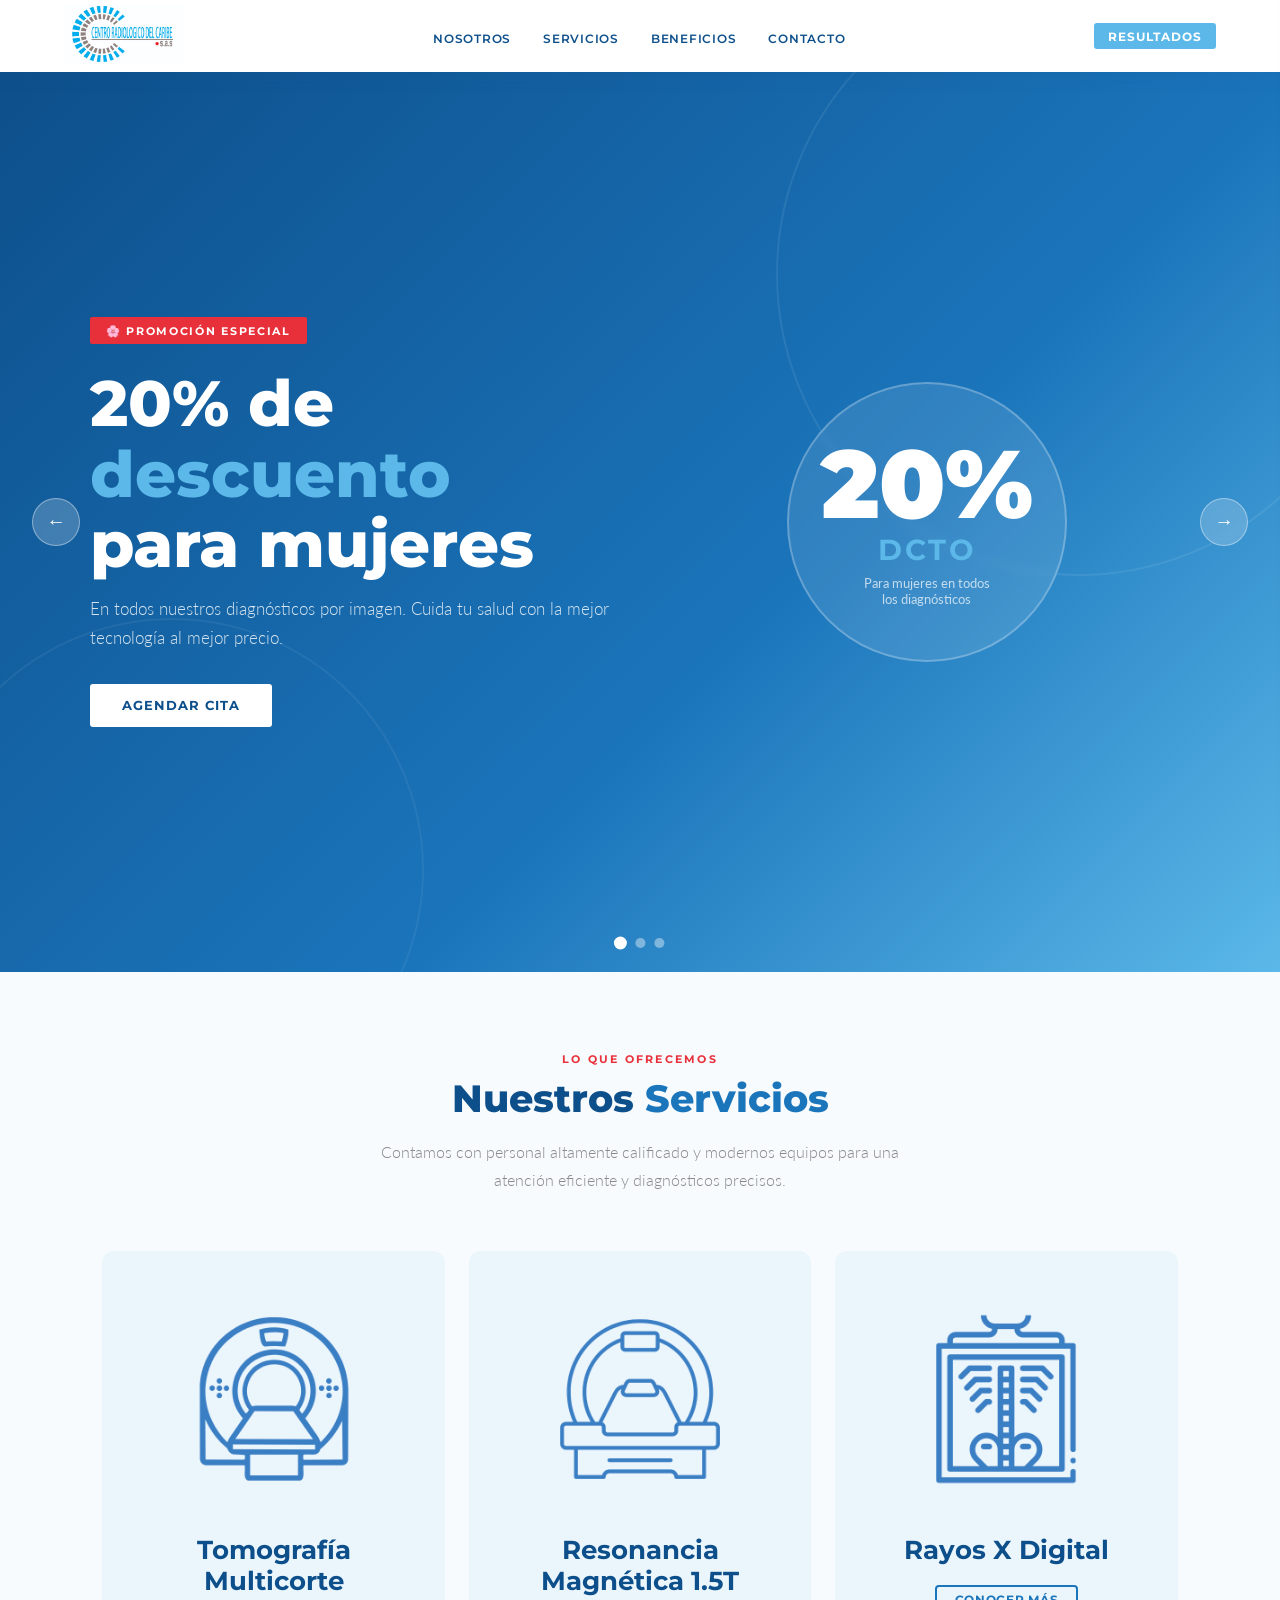
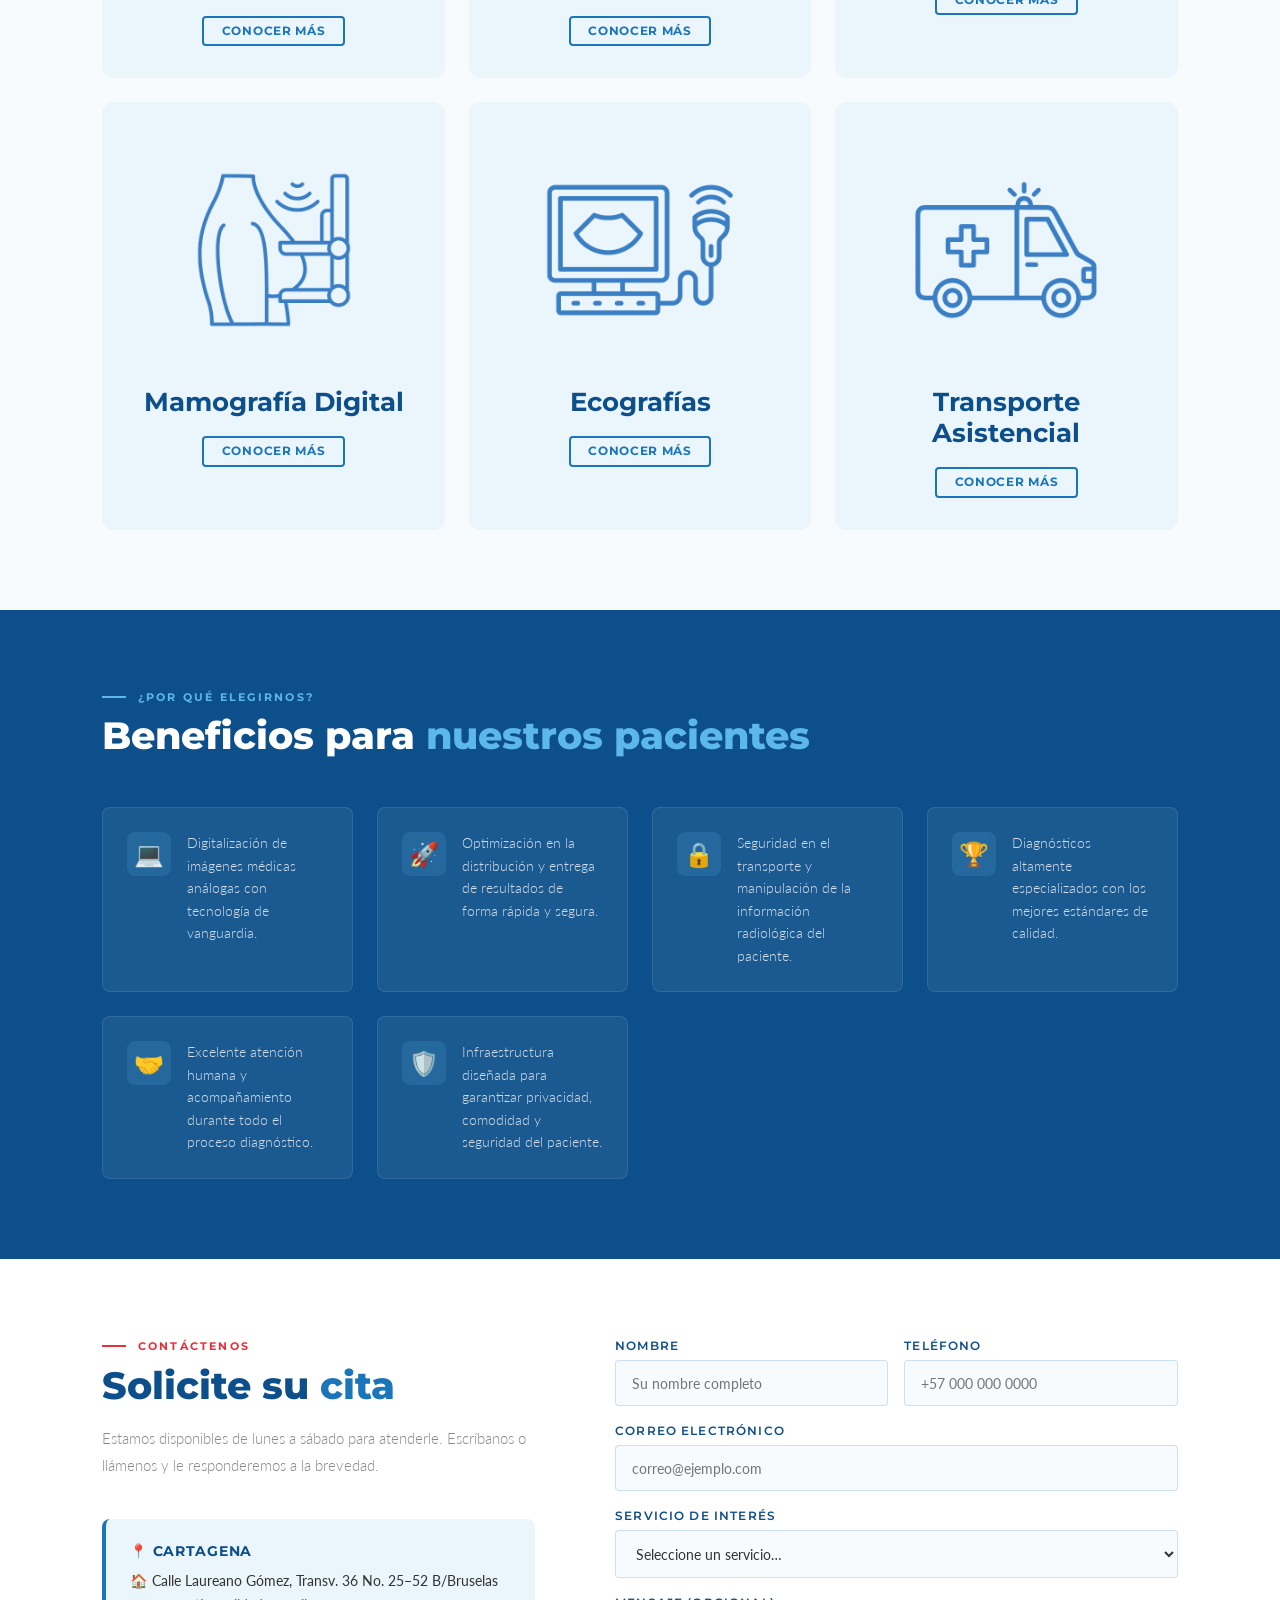
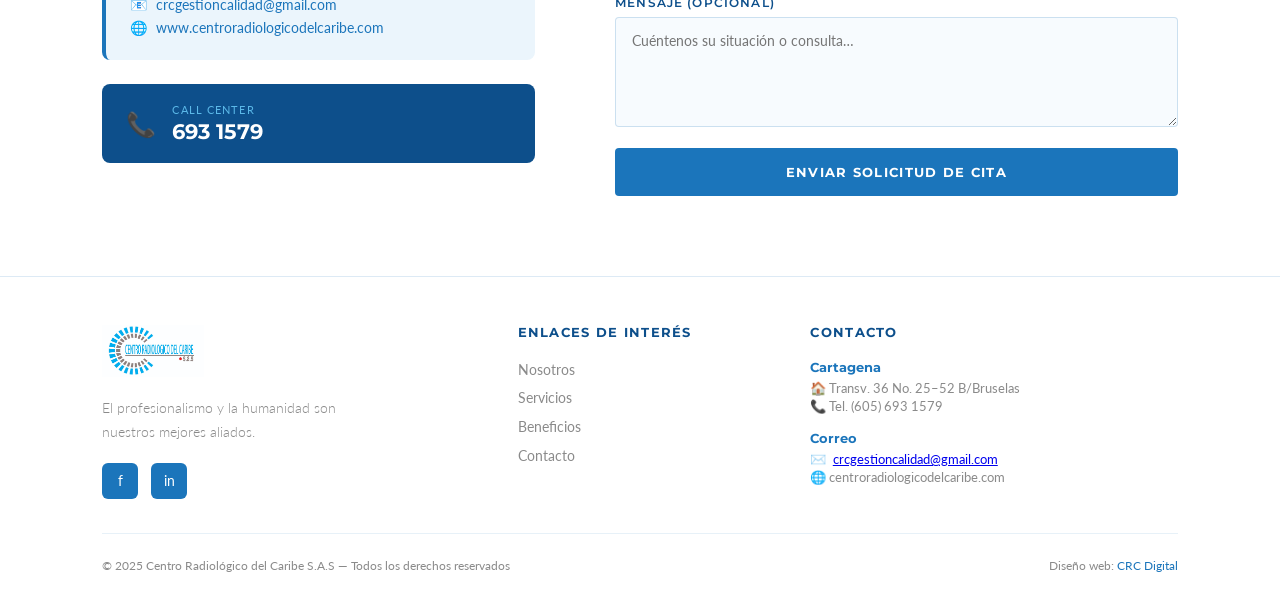
==== commit 9882ae9a: "Add files via upload" ====
--- a/index.html
+++ b/index.html
@@ -22,31 +22,8 @@
   body { font-family: 'Lato', sans-serif; color: var(--gray-dark); background: var(--white); overflow-x: hidden; }
 
   /* ── NAV ── */
-  /* ── TOPBAR ── */
-  .topbar {
-    position: fixed; top: 0; width: 100%; z-index: 1001;
-    background: var(--gray);
-    height: 38px;
-    display: flex; align-items: center; justify-content: flex-end;
-    padding: 0 5%; gap: 0.6rem;
-  }
-  .topbar a {
-    font-family: 'Montserrat', sans-serif;
-    font-size: 0.7rem; font-weight: 700;
-    letter-spacing: 0.08em; text-transform: uppercase;
-    text-decoration: none; color: var(--white);
-    padding: 0.25rem 0.8rem; border-radius: 3px;
-    border: 1px solid rgba(255,255,255,0.35);
-    transition: background 0.2s;
-  }
-  .topbar a:hover { background: rgba(255,255,255,0.15); }
-  .topbar .btn-wa { background: #25D366; border-color: #25D366; }
-  .topbar .btn-wa:hover { background: #1ebe5a; border-color: #1ebe5a; }
-  .topbar .btn-resultados { background: var(--blue-dark); border-color: var(--blue-dark); }
-  .topbar .btn-resultados:hover { background: #0a3d6e; border-color: #0a3d6e; }
-
   nav {
-    position: fixed; top: 38px; width: 100%; z-index: 1000;
+    position: fixed; top: 0; width: 100%; z-index: 1000;
     background: var(--white);
     box-shadow: 0 2px 20px rgba(13,79,139,0.12);
     padding: 0 5%;
@@ -86,7 +63,7 @@
   .nav-btn-resultados:hover { background: #42a8d8; }
 
   /* ── CARRUSEL ── */
-  .carousel { position: relative; height: 100vh; min-height: 580px; overflow: hidden; margin-top: 110px; }
+  .carousel { position: relative; height: 100vh; min-height: 580px; overflow: hidden; margin-top: 72px; }
   .carousel-track { display: flex; width: 300%; height: 100%; transition: transform 0.7s cubic-bezier(0.77,0,0.18,1); }
   .slide { width: 33.333%; height: 100%; position: relative; flex-shrink: 0; }
 
@@ -624,6 +601,43 @@
   .drawer-links a:hover { color: var(--blue-light); }
   .drawer-btn { margin-top: 2rem; }
 
+  /* Acordeón Contacto en drawer */
+  .drawer-contacto-toggle {
+    display: flex; justify-content: space-between; align-items: center;
+    padding: 1rem 0; cursor: pointer;
+    color: var(--white);
+    font-family: 'Montserrat', sans-serif;
+    font-size: 0.9rem; font-weight: 600;
+    text-transform: uppercase; letter-spacing: 0.06em;
+    background: none; border: none; width: 100%;
+    transition: color 0.2s;
+  }
+  .drawer-contacto-toggle:hover { color: var(--blue-light); }
+  .drawer-contacto-toggle .arrow {
+    font-size: 0.7rem; transition: transform 0.3s;
+  }
+  .drawer-contacto-toggle.open .arrow { transform: rotate(180deg); }
+  .drawer-contacto-sub {
+    display: none; padding: 0.5rem 0 1rem 0.5rem;
+  }
+  .drawer-contacto-sub.open { display: block; }
+  .drawer-wa-btn {
+    display: block; width: 100%;
+    background: #25D366; color: white;
+    border: none; border-radius: 4px;
+    padding: 0.7rem 1rem; text-align: center;
+    font-family: 'Montserrat', sans-serif;
+    font-size: 0.8rem; font-weight: 700;
+    letter-spacing: 0.06em; text-transform: uppercase;
+    text-decoration: none; cursor: pointer;
+  }
+
+  /* Resultados solo en desktop */
+  .nav-resultados-desktop { display: flex; gap: 0.6rem; }
+  @media (max-width: 640px) {
+    .nav-resultados-desktop { display: none; }
+  }
+
   /* ── RESPONSIVE ── */
   @media (max-width: 900px) {
     .nosotros-grid,
@@ -635,7 +649,6 @@
     .servicios-grid { grid-template-columns: repeat(2, 1fr); }
   }
   @media (max-width: 640px) {
-    .topbar { justify-content: center; padding: 0 4%; gap: 0.5rem; }
     nav { padding: 0 4%; justify-content: space-between; }
     nav .nav-logo { position: absolute; left: 50%; transform: translateX(-50%); }
     .nav-links { display: none; }
@@ -646,16 +659,11 @@
     .carousel-btn { display: none; }
     .servicios-grid { grid-template-columns: 1fr; }
     .servicio-card { width: 100%; }
+    .carousel { height: 80vh; min-height: 420px; }
   }
 </style>
 </head>
 <body>
-
-<!-- TOPBAR -->
-<div class="topbar">
-  <a href="https://wa.me/573015649719" target="_blank" class="btn-wa">WhatsApp</a>
-  <a href="https://riscrc.hiruko.com.co/portal/login" class="btn-resultados">Resultados</a>
-</div>
 
 <!-- NAV -->
 <nav>
@@ -673,6 +681,9 @@
     <li><a href="#beneficios">Beneficios</a></li>
     <li><a href="#contacto">Contacto</a></li>
   </ul>
+  <div class="nav-resultados-desktop">
+    <a href="https://riscrc.hiruko.com.co/portal/login" class="nav-btn nav-btn-resultados">Resultados</a>
+  </div>
 </nav>
 
 <!-- DRAWER -->
@@ -680,10 +691,20 @@
 <div class="drawer" id="drawer">
   <button class="drawer-close" id="drawerClose">&#x2715;</button>
   <ul class="drawer-links">
+    <li style="border-bottom:1px solid rgba(255,255,255,0.15); padding: 0.8rem 0;">
+      <a href="https://riscrc.hiruko.com.co/portal/login" style="display:block;text-align:center;background:var(--blue-light);color:white;padding:0.6rem 1rem;border-radius:4px;font-family:'Montserrat',sans-serif;font-size:0.85rem;font-weight:700;text-transform:uppercase;letter-spacing:0.08em;text-decoration:none;">Resultados</a>
+    </li>
     <li><a href="nosotros.html">Nosotros</a></li>
     <li><a href="#servicios">Servicios</a></li>
     <li><a href="#beneficios">Beneficios</a></li>
-    <li><a href="#contacto">Contacto</a></li>
+    <li style="border-bottom:1px solid rgba(255,255,255,0.15);">
+      <button class="drawer-contacto-toggle" id="contactoToggle">
+        Contacto <span class="arrow">▼</span>
+      </button>
+      <div class="drawer-contacto-sub" id="contactoSub">
+        <a href="https://wa.me/573015649719" target="_blank" class="drawer-wa-btn">WhatsApp</a>
+      </div>
+    </li>
   </ul>
 </div>
 
@@ -742,9 +763,6 @@
             </div>
           </div>
         </div>
-        <a href="tel:6931579" class="callcenter">
-          📞 &nbsp; Call Center: <strong style="margin-left:0.4rem;">693 1579</strong>
-        </a>
       </div>
     </div>
 
@@ -962,7 +980,7 @@
 
   function resetAuto() {
     clearInterval(autoTimer);
-    autoTimer = setInterval(() => moveCarousel(1), 5000);
+    autoTimer = setInterval(() => moveCarousel(1), 7000);
   }
 
   // Iniciar auto-play al cargar
@@ -1007,7 +1025,16 @@
   hamburgerBtn.addEventListener('click', openDrawer);
   drawerClose.addEventListener('click', closeDrawer);
   drawerOverlay.addEventListener('click', closeDrawer);
-  drawer.querySelectorAll('a').forEach(a => a.addEventListener('click', closeDrawer));
+  // Cerrar drawer al tocar links (excepto el botón WA que abre WhatsApp)
+  drawer.querySelectorAll('a:not(.drawer-wa-btn)').forEach(a => a.addEventListener('click', closeDrawer));
+
+  // Acordeón Contacto
+  const contactoToggle = document.getElementById('contactoToggle');
+  const contactoSub = document.getElementById('contactoSub');
+  contactoToggle.addEventListener('click', () => {
+    contactoToggle.classList.toggle('open');
+    contactoSub.classList.toggle('open');
+  });
 </script>
 </body>
 </html>
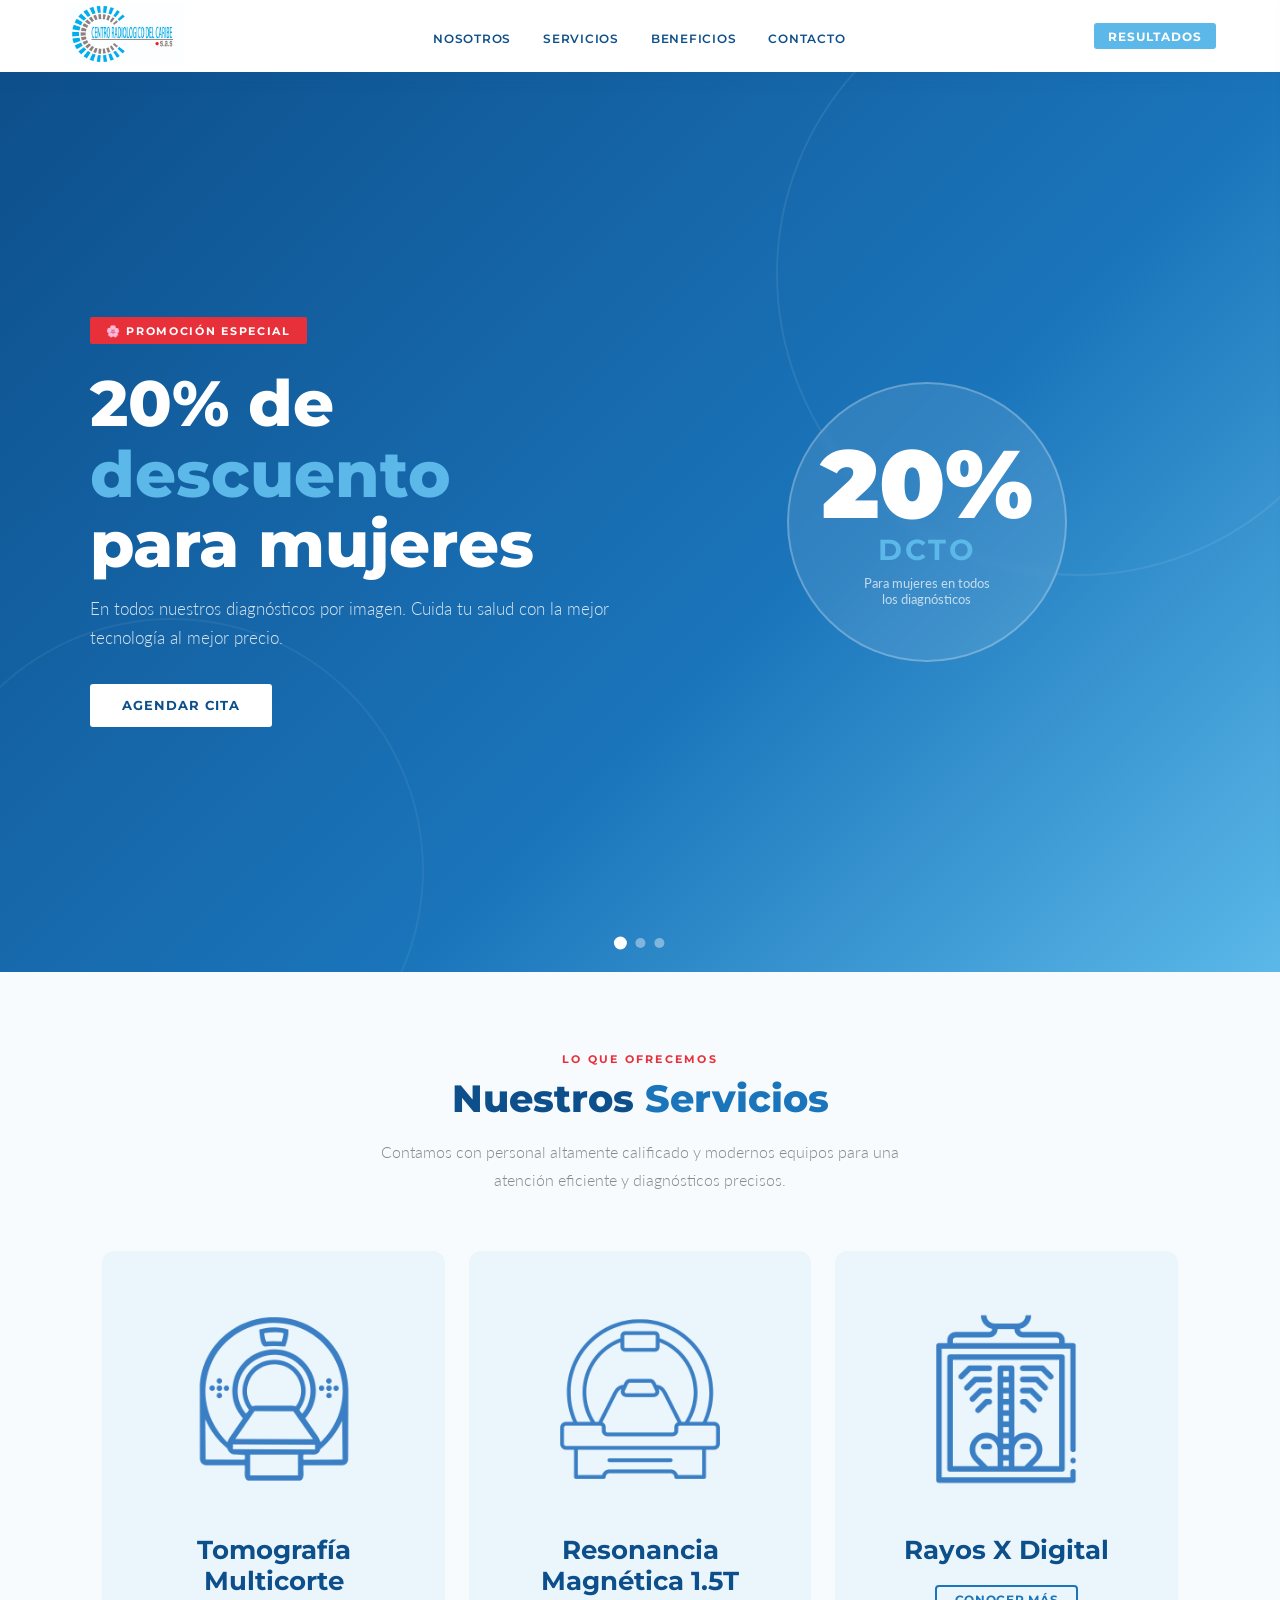
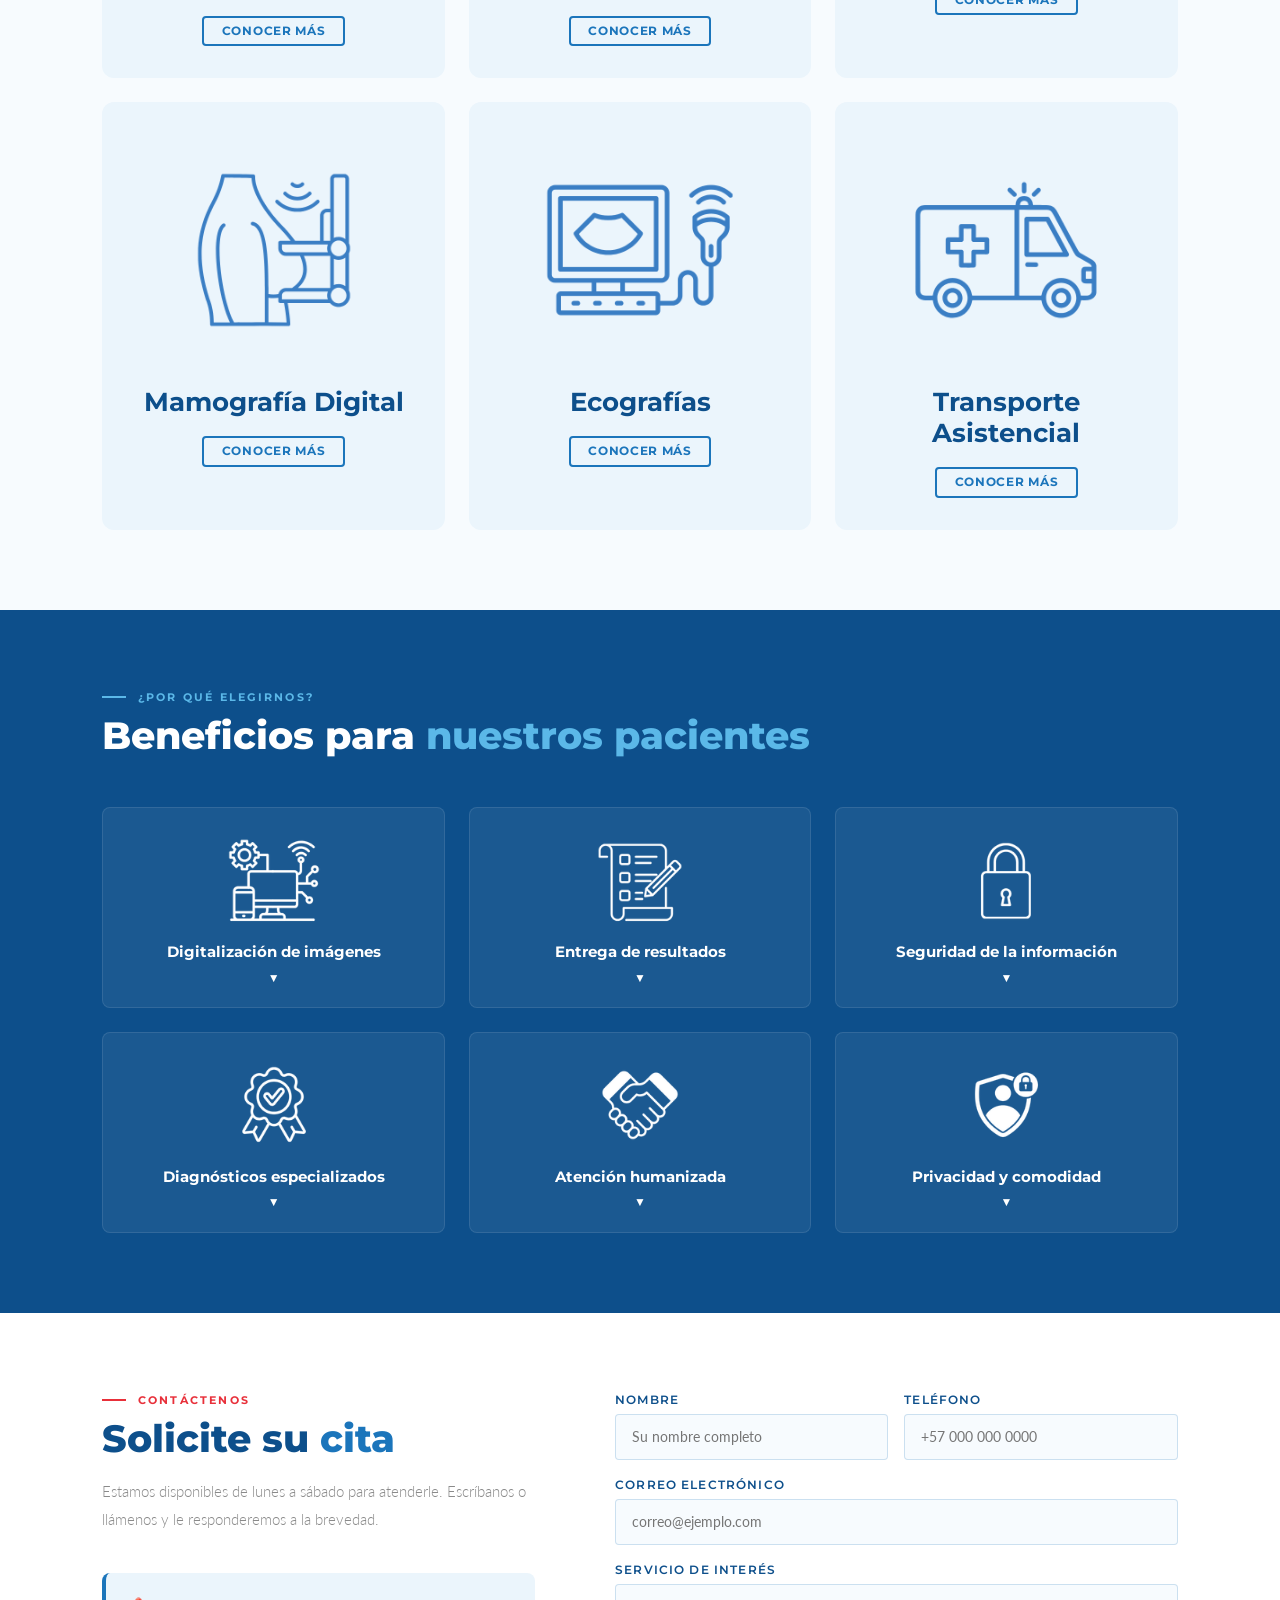
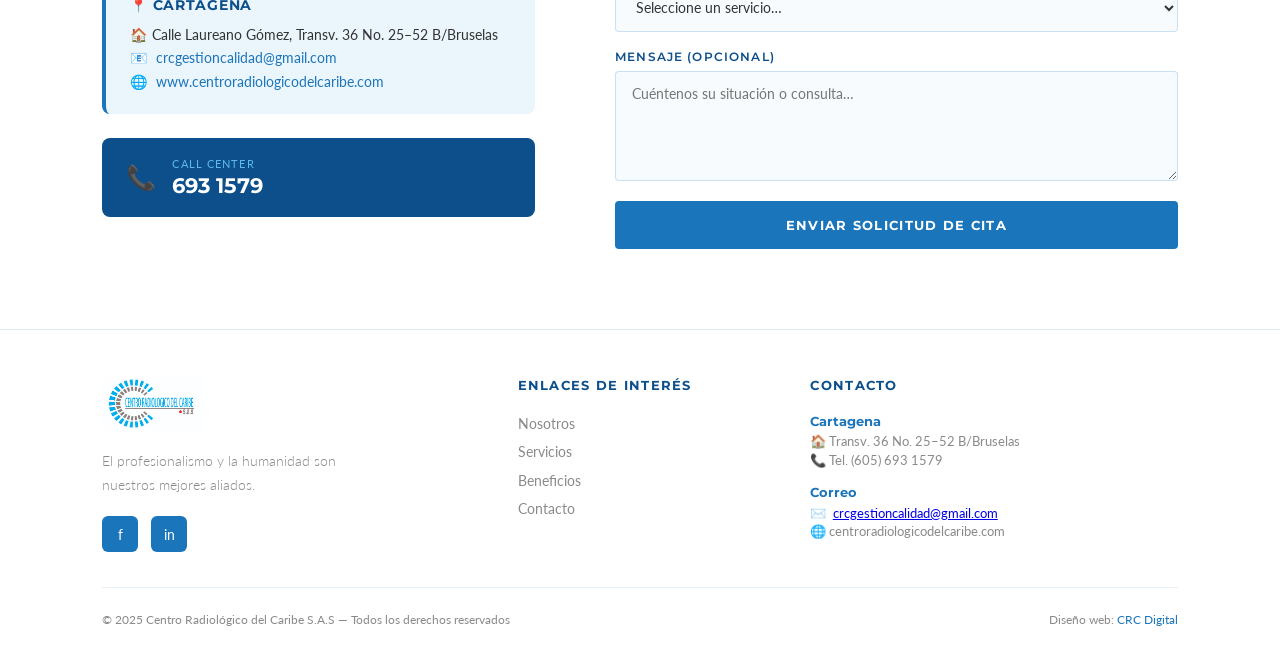
==== commit bc6ec9a0: "Add files via upload" ====
--- a/index.html
+++ b/index.html
@@ -233,11 +233,13 @@
     position: absolute; top: 50%; transform: translateY(-50%);
     z-index: 10; background: rgba(255,255,255,0.2);
     border: 1px solid rgba(255,255,255,0.4);
+    opacity: 0; pointer-events: none; transition: all 0.3s;
     color: white; width: 48px; height: 48px;
     border-radius: 50%; font-size: 1.2rem; cursor: pointer;
     backdrop-filter: blur(4px); transition: all 0.3s;
     display: flex; align-items: center; justify-content: center;
   }
+  .carousel:hover .carousel-btn { opacity: 1; pointer-events: auto; }
   .carousel-btn:hover { background: var(--blue-main); border-color: var(--blue-main); }
   .carousel-btn.prev { left: 2rem; }
   .carousel-btn.next { right: 2rem; }
@@ -386,28 +388,44 @@
   #beneficios .sec-label::before { background: var(--blue-light); }
   #beneficios .sec-title { color: white; }
   .beneficios-grid {
-    display: grid; grid-template-columns: repeat(auto-fit, minmax(220px, 1fr));
+    display: grid; grid-template-columns: repeat(3, 1fr);
     gap: 1.5rem; margin-top: 3rem;
   }
   .beneficio-item {
-    display: flex; align-items: flex-start; gap: 1rem;
-    padding: 1.5rem; border-radius: 8px;
+    display: flex; flex-direction: column; align-items: center;
+    text-align: center;
+    padding: 1.4rem 1.2rem; border-radius: 8px;
     background: rgba(255,255,255,0.06);
     border: 1px solid rgba(255,255,255,0.1);
-    transition: background 0.3s;
+    transition: background 0.3s; cursor: pointer;
   }
   .beneficio-item:hover { background: rgba(255,255,255,0.1); }
   .bene-icon {
-    font-size: 1.5rem; flex-shrink: 0;
-    width: 44px; height: 44px;
-    background: rgba(91,184,232,0.15);
-    border-radius: 8px;
+    font-size: 1.5rem;
+    width: 100px; height: 100px;
     display: flex; align-items: center; justify-content: center;
-  }
-  .beneficio-item p {
-    font-size: 0.88rem; line-height: 1.6;
-    color: rgba(255,255,255,0.8); font-weight: 300;
-  }
+    margin-bottom: 0.7rem;
+  }
+  .bene-titulo {
+    font-family: 'Montserrat', sans-serif;
+    font-size: 0.95rem; font-weight: 700;
+    color: white; margin-bottom: 0.5rem; line-height: 1.3;
+  }
+  .bene-arrow {
+    font-size: 0.75rem; color: white;
+    animation: blink-red 1.4s infinite;
+    transition: transform 0.3s;
+  }
+  .beneficio-item.open .bene-arrow { transform: rotate(180deg); animation: none; color: white; }
+  @keyframes blink-red {
+    0%, 100% { color: white; } 50% { color: var(--red); }
+  }
+  .bene-desc {
+    display: none; margin-top: 0.8rem;
+    font-size: 0.85rem; line-height: 1.6;
+    color: rgba(255,255,255,0.75); font-weight: 300;
+  }
+  .beneficio-item.open .bene-desc { display: block; }
 
   /* ── CONTACTO ── */
   #contacto { background: var(--white); }
@@ -660,6 +678,18 @@
     .servicios-grid { grid-template-columns: 1fr; }
     .servicio-card { width: 100%; }
     .carousel { height: 80vh; min-height: 420px; }
+    body { font-size: 1.1rem; }
+    .beneficio-item p { font-size: 1rem; }
+    .beneficios-grid { grid-template-columns: 1fr; gap: 0.6rem; }
+    .beneficio-item {
+      flex-direction: row; flex-wrap: wrap;
+      align-items: center; text-align: left;
+      padding: 1rem 1.2rem; gap: 0.6rem;
+    }
+    .bene-icon { width: 44px; height: 44px; margin-bottom: 0; flex-shrink: 0; }
+    .bene-titulo { flex: 1; font-size: 0.95rem; white-space: nowrap; overflow: hidden; text-overflow: ellipsis; margin-bottom: 0; }
+    .bene-arrow { margin-left: auto; }
+    .bene-desc { width: 100%; margin-top: 0.5rem; }
   }
 </style>
 </head>
@@ -677,7 +707,7 @@
   </div>
   <ul class="nav-links">
     <li><a href="nosotros.html">Nosotros</a></li>
-    <li><a href="#servicios">Servicios</a></li>
+    <li><a href="servicios.html">Servicios</a></li>
     <li><a href="#beneficios">Beneficios</a></li>
     <li><a href="#contacto">Contacto</a></li>
   </ul>
@@ -695,7 +725,7 @@
       <a href="https://riscrc.hiruko.com.co/portal/login" style="display:block;text-align:center;background:var(--blue-light);color:white;padding:0.6rem 1rem;border-radius:4px;font-family:'Montserrat',sans-serif;font-size:0.85rem;font-weight:700;text-transform:uppercase;letter-spacing:0.08em;text-decoration:none;">Resultados</a>
     </li>
     <li><a href="nosotros.html">Nosotros</a></li>
-    <li><a href="#servicios">Servicios</a></li>
+    <li><a href="servicios.html">Servicios</a></li>
     <li><a href="#beneficios">Beneficios</a></li>
     <li style="border-bottom:1px solid rgba(255,255,255,0.15);">
       <button class="drawer-contacto-toggle" id="contactoToggle">
@@ -788,32 +818,32 @@
     <div class="servicio-card" style="flex-direction:column;align-items:center;text-align:center;justify-content:center;">
       <div class="serv-icon" style="width:100%;height:232px;display:flex;align-items:center;justify-content:center;"><img src="tomografia.png" alt="Tomografía Multicorte" style="width:230px;height:232px;object-fit:contain;"></div>
       <h3 style="font-size:1.6rem;margin-top:0;">Tomografía Multicorte</h3>
-      <a href="#" class="btn-conocer">Conocer más</a>
+      <a href="servicios.html#tomografia" class="btn-conocer">Conocer más</a>
     </div>
     <div class="servicio-card" style="flex-direction:column;align-items:center;text-align:center;justify-content:center;">
       <div class="serv-icon" style="width:100%;height:232px;display:flex;align-items:center;justify-content:center;"><img src="resonancia.png" alt="Resonancia Magnética 1.5T" style="width:230px;height:232px;object-fit:contain;"></div>
       <h3 style="font-size:1.6rem;margin-top:0;">Resonancia Magnética 1.5T</h3>
-      <a href="#" class="btn-conocer">Conocer más</a>
+      <a href="servicios.html#resonancia" class="btn-conocer">Conocer más</a>
     </div>
     <div class="servicio-card" style="flex-direction:column;align-items:center;text-align:center;justify-content:center;">
       <div class="serv-icon" style="width:100%;height:232px;display:flex;align-items:center;justify-content:center;"><img src="rayos-x.png" alt="Rayos X Digital" style="width:230px;height:232px;object-fit:contain;"></div>
       <h3 style="font-size:1.6rem;margin-top:0;">Rayos X Digital</h3>
-      <a href="#" class="btn-conocer">Conocer más</a>
+      <a href="servicios.html#rayos-x" class="btn-conocer">Conocer más</a>
     </div>
     <div class="servicio-card" style="flex-direction:column;align-items:center;text-align:center;justify-content:center;">
       <div class="serv-icon" style="width:100%;height:232px;display:flex;align-items:center;justify-content:center;"><img src="mamografia.png" alt="Mamografía Digital" style="width:230px;height:232px;object-fit:contain;"></div>
       <h3 style="font-size:1.6rem;margin-top:0;">Mamografía Digital</h3>
-      <a href="#" class="btn-conocer">Conocer más</a>
+      <a href="servicios.html#mamografia" class="btn-conocer">Conocer más</a>
     </div>
     <div class="servicio-card" style="flex-direction:column;align-items:center;text-align:center;justify-content:center;">
       <div class="serv-icon" style="width:100%;height:232px;display:flex;align-items:center;justify-content:center;"><img src="ecografia.png" alt="Ecografías" style="width:230px;height:232px;object-fit:contain;"></div>
       <h3 style="font-size:1.6rem;margin-top:0;">Ecografías</h3>
-      <a href="#" class="btn-conocer">Conocer más</a>
+      <a href="servicios.html#ecografias" class="btn-conocer">Conocer más</a>
     </div>
     <div class="servicio-card" style="flex-direction:column;align-items:center;text-align:center;justify-content:center;">
       <div class="serv-icon" style="width:100%;height:232px;display:flex;align-items:center;justify-content:center;"><img src="transporte.png" alt="Transporte Asistencial" style="width:230px;height:232px;object-fit:contain;"></div>
       <h3 style="font-size:1.6rem;margin-top:0;">Transporte Asistencial</h3>
-      <a href="#" class="btn-conocer">Conocer más</a>
+      <a href="servicios.html#transporte" class="btn-conocer">Conocer más</a>
     </div>
   </div>
 </section>
@@ -823,29 +853,41 @@
   <div class="sec-label">¿Por qué elegirnos?</div>
   <h2 class="sec-title" style="color:white;">Beneficios para <span style="color:var(--blue-light);">nuestros pacientes</span></h2>
   <div class="beneficios-grid">
-    <div class="beneficio-item">
-      <div class="bene-icon">💻</div>
-      <p>Digitalización de imágenes médicas análogas con tecnología de vanguardia.</p>
-    </div>
-    <div class="beneficio-item">
-      <div class="bene-icon">🚀</div>
-      <p>Optimización en la distribución y entrega de resultados de forma rápida y segura.</p>
-    </div>
-    <div class="beneficio-item">
-      <div class="bene-icon">🔒</div>
-      <p>Seguridad en el transporte y manipulación de la información radiológica del paciente.</p>
-    </div>
-    <div class="beneficio-item">
-      <div class="bene-icon">🏆</div>
-      <p>Diagnósticos altamente especializados con los mejores estándares de calidad.</p>
-    </div>
-    <div class="beneficio-item">
-      <div class="bene-icon">🤝</div>
-      <p>Excelente atención humana y acompañamiento durante todo el proceso diagnóstico.</p>
-    </div>
-    <div class="beneficio-item">
-      <div class="bene-icon">🛡️</div>
-      <p>Infraestructura diseñada para garantizar privacidad, comodidad y seguridad del paciente.</p>
+    <div class="beneficio-item" onclick="this.classList.toggle('open')">
+      <div class="bene-icon"><img src="digitalizacion.png" alt="Digitalización" style="width:100%;height:100%;object-fit:contain;"></div>
+      <div class="bene-titulo">Digitalización de imágenes</div>
+      <div class="bene-arrow">▼</div>
+      <p class="bene-desc">Digitalización de imágenes médicas análogas con tecnología de vanguardia.</p>
+    </div>
+    <div class="beneficio-item" onclick="this.classList.toggle('open')">
+      <div class="bene-icon"><img src="resultados.png" alt="Resultados" style="width:100%;height:100%;object-fit:contain;"></div>
+      <div class="bene-titulo">Entrega de resultados</div>
+      <div class="bene-arrow">▼</div>
+      <p class="bene-desc">Optimización en la distribución y entrega de resultados de forma rápida y segura.</p>
+    </div>
+    <div class="beneficio-item" onclick="this.classList.toggle('open')">
+      <div class="bene-icon"><img src="seguridad.png" alt="Seguridad" style="width:100%;height:100%;object-fit:contain;"></div>
+      <div class="bene-titulo">Seguridad de la información</div>
+      <div class="bene-arrow">▼</div>
+      <p class="bene-desc">Seguridad en el transporte y manipulación de la información radiológica del paciente.</p>
+    </div>
+    <div class="beneficio-item" onclick="this.classList.toggle('open')">
+      <div class="bene-icon"><img src="diagnosticos.png" alt="Diagnósticos" style="width:100%;height:100%;object-fit:contain;"></div>
+      <div class="bene-titulo">Diagnósticos especializados</div>
+      <div class="bene-arrow">▼</div>
+      <p class="bene-desc">Diagnósticos altamente especializados con los mejores estándares de calidad.</p>
+    </div>
+    <div class="beneficio-item" onclick="this.classList.toggle('open')">
+      <div class="bene-icon"><img src="atencion.png" alt="Atención" style="width:100%;height:100%;object-fit:contain;"></div>
+      <div class="bene-titulo">Atención humanizada</div>
+      <div class="bene-arrow">▼</div>
+      <p class="bene-desc">Excelente atención humana y acompañamiento durante todo el proceso diagnóstico.</p>
+    </div>
+    <div class="beneficio-item" onclick="this.classList.toggle('open')">
+      <div class="bene-icon"><img src="privacidad.png" alt="Privacidad" style="width:100%;height:100%;object-fit:contain;"></div>
+      <div class="bene-titulo">Privacidad y comodidad</div>
+      <div class="bene-arrow">▼</div>
+      <p class="bene-desc">Infraestructura diseñada para garantizar privacidad, comodidad y seguridad del paciente.</p>
     </div>
   </div>
 </section>
@@ -929,7 +971,7 @@
       <h4>Enlaces de interés</h4>
       <ul>
         <li><a href="nosotros.html">Nosotros</a></li>
-        <li><a href="#servicios">Servicios</a></li>
+        <li><a href="servicios.html">Servicios</a></li>
         <li><a href="#beneficios">Beneficios</a></li>
         <li><a href="#contacto">Contacto</a></li>
       </ul>
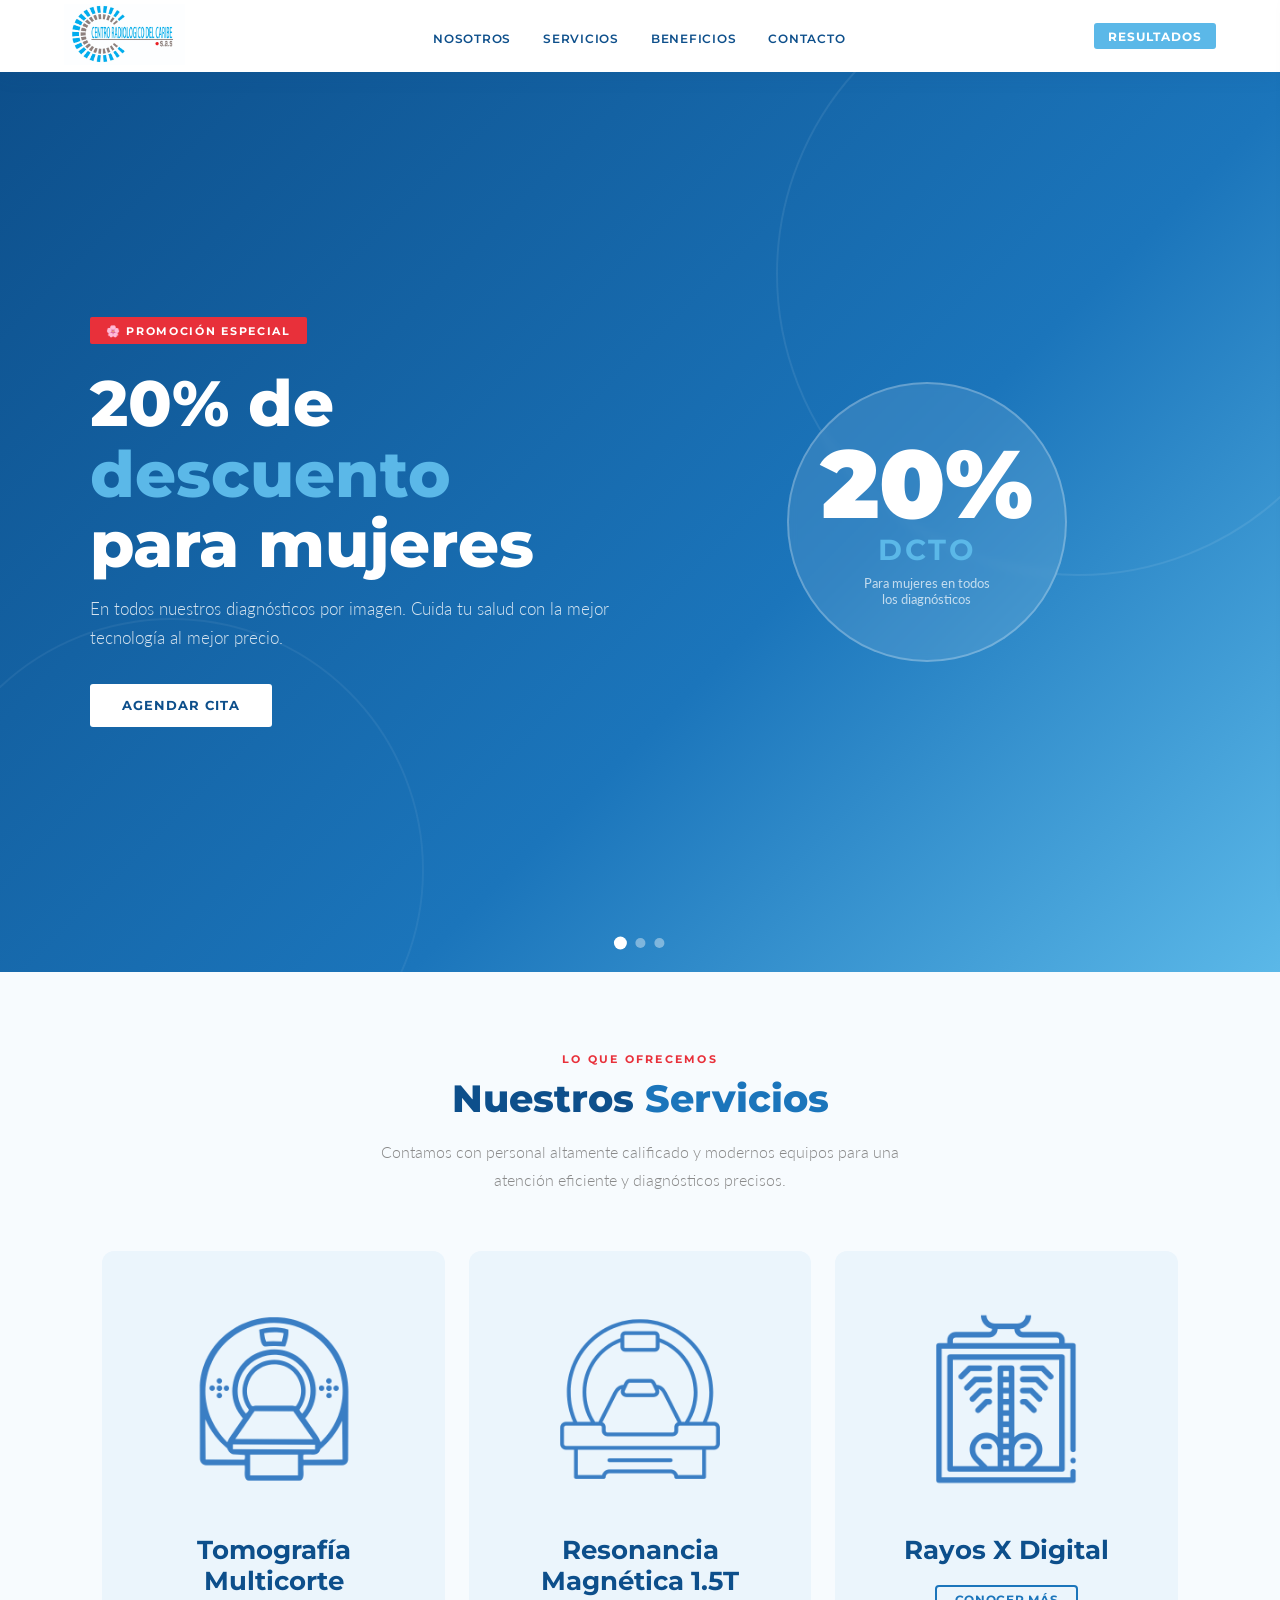
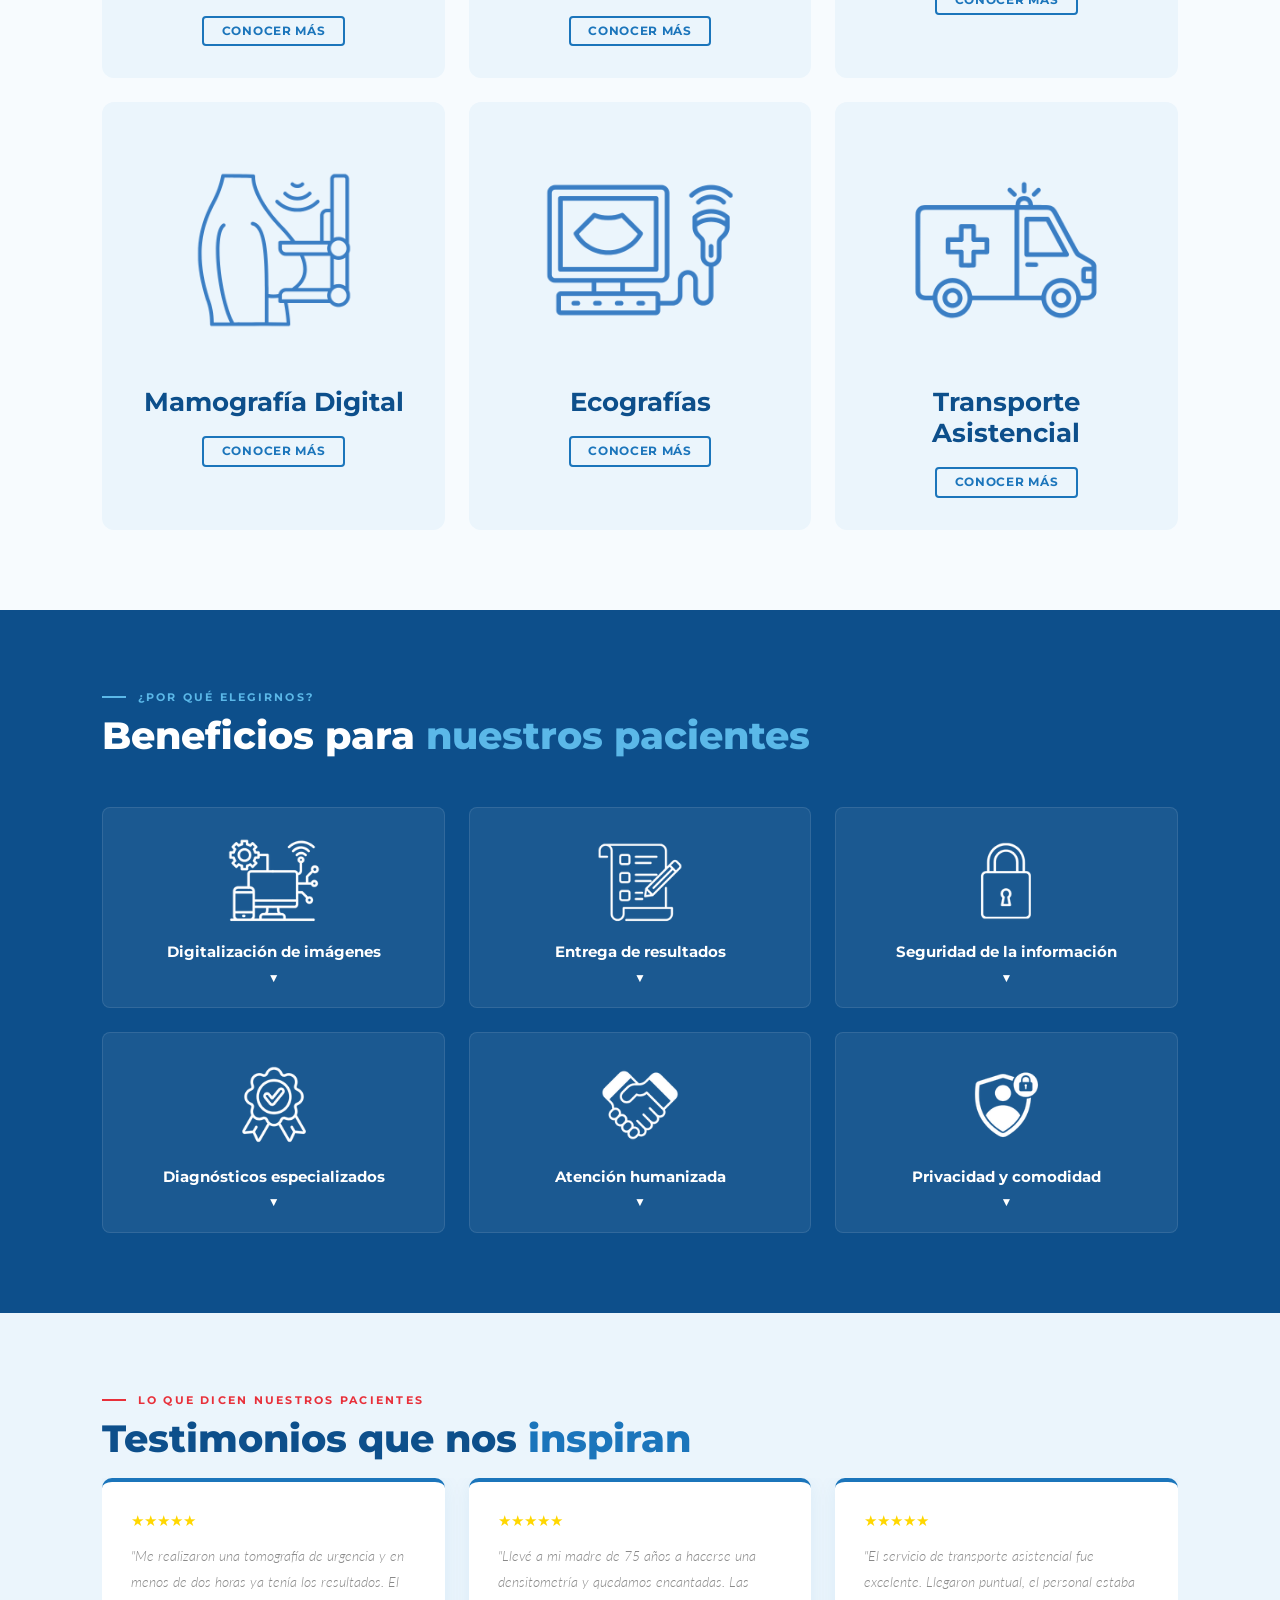
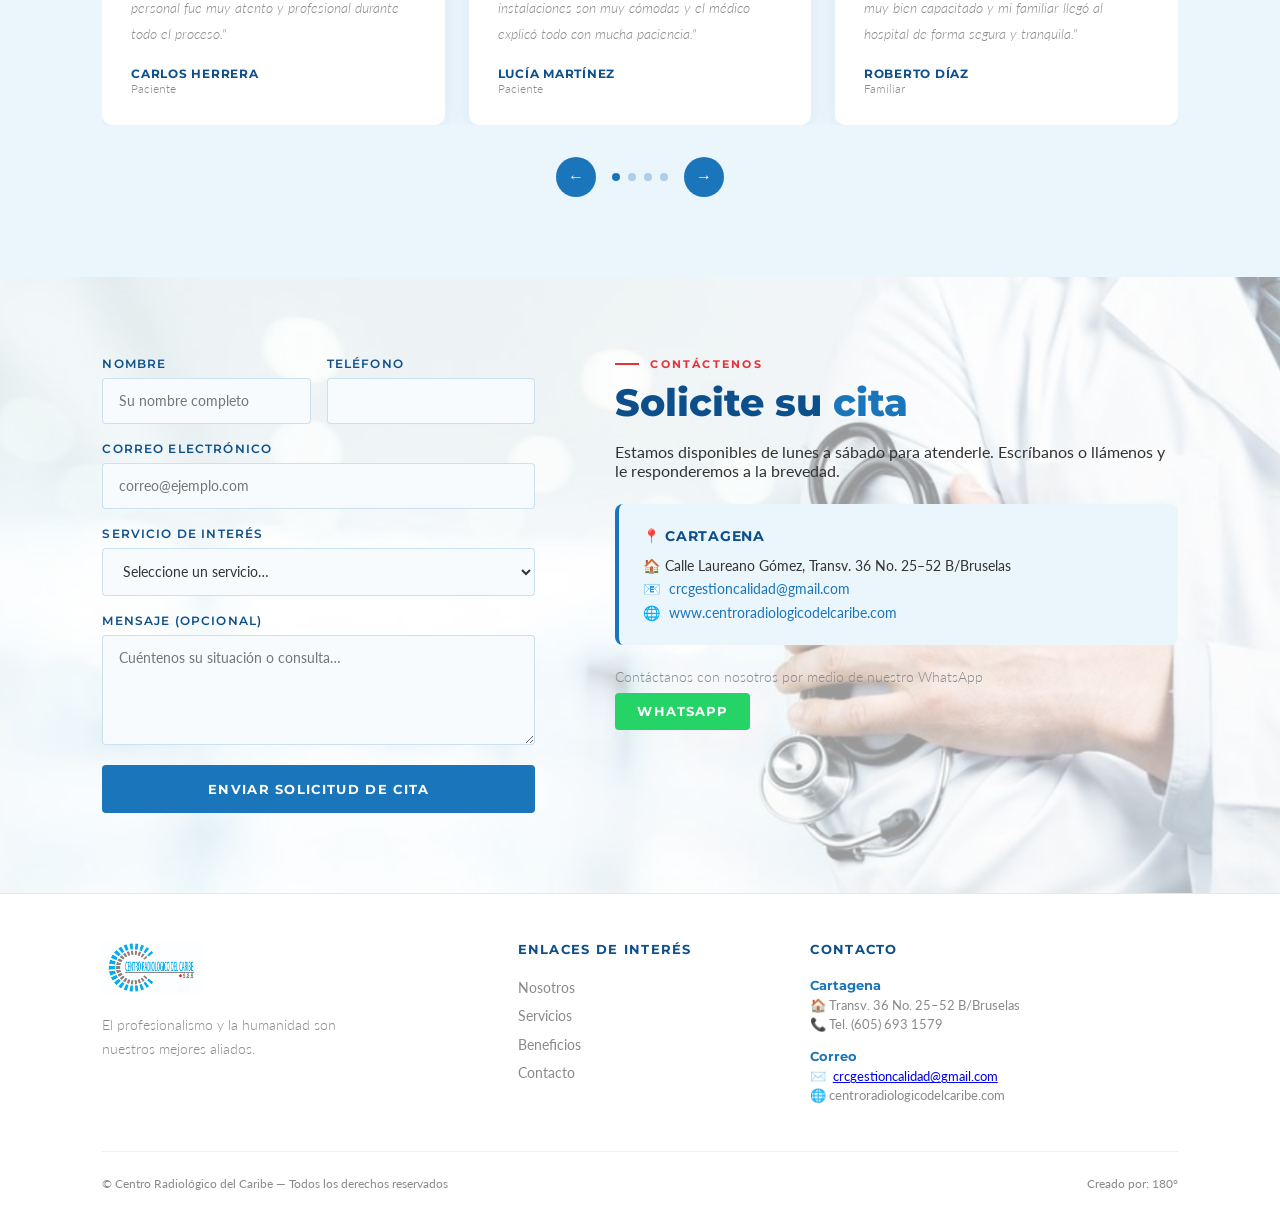
==== commit 4e9af0b4: "Add files via upload" ====
--- a/index.html
+++ b/index.html
@@ -231,18 +231,16 @@
   /* Carrusel controles */
   .carousel-btn {
     position: absolute; top: 50%; transform: translateY(-50%);
-    z-index: 10; background: rgba(255,255,255,0.2);
-    border: 1px solid rgba(255,255,255,0.4);
+    z-index: 10;
+    background: none; border: none; cursor: pointer;
+    color: rgba(255,255,255,0.6); font-size: 1.3rem; line-height: 1;
+    padding: 0.5rem;
     opacity: 0; pointer-events: none; transition: all 0.3s;
-    color: white; width: 48px; height: 48px;
-    border-radius: 50%; font-size: 1.2rem; cursor: pointer;
-    backdrop-filter: blur(4px); transition: all 0.3s;
-    display: flex; align-items: center; justify-content: center;
   }
   .carousel:hover .carousel-btn { opacity: 1; pointer-events: auto; }
-  .carousel-btn:hover { background: var(--blue-main); border-color: var(--blue-main); }
-  .carousel-btn.prev { left: 2rem; }
-  .carousel-btn.next { right: 2rem; }
+  .carousel-btn:hover { color: white; }
+  .carousel-btn.prev { left: 0.8rem; }
+  .carousel-btn.next { right: 0.8rem; }
   .carousel-dots {
     position: absolute; bottom: 1.5rem; left: 50%; transform: translateX(-50%);
     display: flex; gap: 0.6rem; z-index: 10;
@@ -427,8 +425,98 @@
   }
   .beneficio-item.open .bene-desc { display: block; }
 
+  /* ── TESTIMONIOS ── */
+  #testimonios { background: var(--blue-pale); overflow: hidden; }
+
+  .testimonio-destacado {
+    background: var(--blue-dark); border-radius: 12px;
+    padding: 3rem; margin-bottom: 3rem; position: relative;
+    text-align: center;
+  }
+  .testimonio-destacado::before {
+    content: '\201C';
+    font-size: 8rem; line-height: 0;
+    position: absolute; top: 2.5rem; left: 2rem;
+    color: rgba(91,184,232,0.2);
+    font-family: Georgia, serif;
+  }
+  .testimonio-destacado p {
+    font-size: clamp(1.1rem, 2vw, 1.4rem);
+    color: white; font-weight: 300; line-height: 1.8;
+    font-style: italic; max-width: 750px; margin: 0 auto 1.5rem;
+    position: relative; z-index: 1;
+  }
+  .testimonio-destacado .td-autor {
+    font-family: 'Montserrat', sans-serif;
+    font-size: 0.82rem; font-weight: 700;
+    color: var(--blue-light); text-transform: uppercase; letter-spacing: 0.1em;
+  }
+  .testimonio-destacado .td-stars { color: #FFD700; font-size: 1.1rem; margin-bottom: 0.5rem; }
+
+  .testimonios-slider-wrap { position: relative; }
+  .testimonios-track-outer { overflow: hidden; }
+  .testimonios-track {
+    display: flex; gap: 1.5rem;
+    transition: transform 0.5s cubic-bezier(0.77,0,0.18,1);
+  }
+  .testimonio-card {
+    background: white; border-radius: 10px;
+    padding: 1.8rem; flex: 0 0 calc(33.333% - 1rem);
+    box-shadow: 0 4px 20px rgba(27,117,187,0.08);
+    border-top: 4px solid var(--blue-main);
+  }
+  .tc-stars { color: #FFD700; font-size: 0.95rem; margin-bottom: 0.8rem; }
+  .tc-texto {
+    font-size: 0.9rem; line-height: 1.8; color: var(--gray);
+    font-style: italic; margin-bottom: 1.2rem; font-weight: 300;
+  }
+  .tc-autor {
+    font-family: 'Montserrat', sans-serif;
+    font-size: 0.78rem; font-weight: 700;
+    color: var(--blue-dark); text-transform: uppercase; letter-spacing: 0.06em;
+  }
+  .tc-cargo { font-size: 0.75rem; color: var(--gray); font-weight: 300; }
+
+  .testimonios-nav {
+    display: flex; justify-content: center; align-items: center;
+    gap: 1rem; margin-top: 2rem;
+  }
+  .testimonios-nav button {
+    width: 40px; height: 40px; border-radius: 50%;
+    background: var(--blue-main); color: white; border: none;
+    font-size: 1rem; cursor: pointer; transition: background 0.3s;
+    display: flex; align-items: center; justify-content: center;
+  }
+  .testimonios-nav button:hover { background: var(--blue-dark); }
+  .testimonios-nav .t-dots { display: flex; gap: 0.5rem; }
+  .testimonios-nav .t-dot {
+    width: 8px; height: 8px; border-radius: 50%;
+    background: rgba(27,117,187,0.3); cursor: pointer;
+    transition: background 0.3s; border: none; padding: 0;
+  }
+  .testimonios-nav .t-dot.active { background: var(--blue-main); }
+
+  @media (max-width: 900px) { .testimonio-card { flex: 0 0 calc(50% - 0.75rem); } }
+  @media (max-width: 640px) { .testimonio-card { flex: 0 0 100%; } }
+
   /* ── CONTACTO ── */
-  #contacto { background: var(--white); }
+  .contacto-header-mobile { display: none; }
+  .contacto-header-desktop { display: block; margin-bottom: 1.5rem; }
+  #contacto {
+    background: url('medicos.png') center 30%/cover no-repeat;
+    position: relative;
+  }
+  @media (min-width: 641px) {
+    #contacto {
+      background: url('medicopc.png') center/cover no-repeat;
+    }
+  }
+  #contacto::before {
+    content: '';
+    position: absolute; inset: 0;
+    background: rgba(255,255,255,0.6);
+  }
+  #contacto .contacto-grid { position: relative; z-index: 1; }
   .contacto-grid { display: grid; grid-template-columns: 1fr 1.3fr; gap: 5rem; }
   .contacto-info .sec-title { margin-bottom: 1rem; }
   .contacto-info > p {
@@ -660,6 +748,8 @@
   @media (max-width: 900px) {
     .nosotros-grid,
     .contacto-grid { grid-template-columns: 1fr; gap: 3rem; }
+    .contacto-header-mobile { display: block; text-align: center; position: relative; z-index: 1; margin-bottom: 2rem; }
+    .contacto-header-desktop { display: none; }
     .slide-1-content { grid-template-columns: 1fr; text-align: center; }
     .slide-1-visual { display: none; }
     .footer-grid { grid-template-columns: 1fr 1fr; }
@@ -892,31 +982,76 @@
   </div>
 </section>
 
+<!-- TESTIMONIOS -->
+<section id="testimonios">
+  <div class="sec-label">Lo que dicen nuestros pacientes</div>
+  <h2 class="sec-title">Testimonios que nos <span>inspiran</span></h2>
+
+  <!-- Tarjetas -->
+  <div class="testimonios-slider-wrap">
+    <div class="testimonios-track-outer">
+      <div class="testimonios-track" id="testimoniosTrack">
+
+        <div class="testimonio-card">
+          <div class="tc-stars">★★★★★</div>
+          <p class="tc-texto">"Me realizaron una tomografía de urgencia y en menos de dos horas ya tenía los resultados. El personal fue muy atento y profesional durante todo el proceso."</p>
+          <div class="tc-autor">Carlos Herrera</div>
+          <div class="tc-cargo">Paciente</div>
+        </div>
+
+        <div class="testimonio-card">
+          <div class="tc-stars">★★★★★</div>
+          <p class="tc-texto">"Llevé a mi madre de 75 años a hacerse una densitometría y quedamos encantadas. Las instalaciones son muy cómodas y el médico explicó todo con mucha paciencia."</p>
+          <div class="tc-autor">Lucía Martínez</div>
+          <div class="tc-cargo">Paciente</div>
+        </div>
+
+        <div class="testimonio-card">
+          <div class="tc-stars">★★★★★</div>
+          <p class="tc-texto">"El servicio de transporte asistencial fue excelente. Llegaron puntual, el personal estaba muy bien capacitado y mi familiar llegó al hospital de forma segura y tranquila."</p>
+          <div class="tc-autor">Roberto Díaz</div>
+          <div class="tc-cargo">Familiar</div>
+        </div>
+
+        <div class="testimonio-card">
+          <div class="tc-stars">★★★★★</div>
+          <p class="tc-texto">"Me hice la mamografía digital y fue una experiencia completamente diferente a lo que esperaba. Rápido, sin dolor y el resultado digital llegó al correo el mismo día."</p>
+          <div class="tc-autor">Ana Sofía Pedraza</div>
+          <div class="tc-cargo">Paciente</div>
+        </div>
+
+        <div class="testimonio-card">
+          <div class="tc-stars">★★★★★</div>
+          <p class="tc-texto">"Excelente atención desde la recepción hasta la entrega de resultados. Los equipos son modernos y el radiólogo fue muy claro explicando los hallazgos del estudio."</p>
+          <div class="tc-autor">Jorge Pacheco</div>
+          <div class="tc-cargo">Paciente</div>
+        </div>
+
+        <div class="testimonio-card">
+          <div class="tc-stars">★★★★★</div>
+          <p class="tc-texto">"El servicio de Homecare fue una bendición para mí. No podía desplazarme y vinieron a mi casa a realizarme los estudios con la misma calidad que en la clínica."</p>
+          <div class="tc-autor">Carmen Solano</div>
+          <div class="tc-cargo">Paciente</div>
+        </div>
+
+      </div>
+    </div>
+    <div class="testimonios-nav">
+      <button id="tPrev">&#8592;</button>
+      <div class="t-dots" id="tDots"></div>
+      <button id="tNext">&#8594;</button>
+    </div>
+  </div>
+</section>
+
 <!-- CONTACTO -->
 <section id="contacto">
+  <div class="contacto-header-mobile">
+    <div class="sec-label">Contáctenos</div>
+    <h2 class="sec-title">Solicite su <span>cita</span></h2>
+    <p style="max-width:560px;margin:0 auto;">Estamos disponibles de lunes a sábado para atenderle. Escríbanos o llámenos y le responderemos a la brevedad.</p>
+  </div>
   <div class="contacto-grid">
-    <div class="contacto-info">
-      <div class="sec-label">Contáctenos</div>
-      <h2 class="sec-title">Solicite su <span>cita</span></h2>
-      <p>Estamos disponibles de lunes a sábado para atenderle. Escríbanos o llámenos y le responderemos a la brevedad.</p>
-      <div class="sedes">
-        <div class="sede-card">
-          <h4>📍 Cartagena</h4>
-          <div class="sede-info">
-            <span>🏠 Calle Laureano Gómez, Transv. 36 No. 25–52 B/Bruselas</span>
-            <span>📧 <a href="mailto:crcgestioncalidad@gmail.com">crcgestioncalidad@gmail.com</a></span>
-            <span>🌐 <a href="http://www.centroradiologicodelcaribe.com">www.centroradiologicodelcaribe.com</a></span>
-          </div>
-        </div>
-      </div>
-      <div class="callcenter-box">
-        <div class="cc-icon">📞</div>
-        <div class="cc-text">
-          <label>Call Center</label>
-          <span>693 1579</span>
-        </div>
-      </div>
-    </div>
     <div class="contacto-form">
       <div class="form-row">
         <div class="form-group">
@@ -925,7 +1060,7 @@
         </div>
         <div class="form-group">
           <label>Teléfono</label>
-          <input type="tel" placeholder="+57 000 000 0000">
+          <input type="tel">
         </div>
       </div>
       <div class="form-group">
@@ -953,6 +1088,27 @@
       </div>
       <button class="btn-submit">Enviar solicitud de cita</button>
     </div>
+    <div class="contacto-info">
+      <div class="contacto-header-desktop">
+        <div class="sec-label">Contáctenos</div>
+        <h2 class="sec-title">Solicite su <span>cita</span></h2>
+        <p>Estamos disponibles de lunes a sábado para atenderle. Escríbanos o llámenos y le responderemos a la brevedad.</p>
+      </div>
+      <div class="sedes">
+        <div class="sede-card">
+          <h4>📍 Cartagena</h4>
+          <div class="sede-info">
+            <span>🏠 Calle Laureano Gómez, Transv. 36 No. 25–52 B/Bruselas</span>
+            <span>📧 <a href="mailto:crcgestioncalidad@gmail.com">crcgestioncalidad@gmail.com</a></span>
+            <span>🌐 <a href="http://www.centroradiologicodelcaribe.com">www.centroradiologicodelcaribe.com</a></span>
+          </div>
+        </div>
+      </div>
+      <p style="margin-top:1.2rem;margin-bottom:0.2rem;font-size:0.88rem;color:var(--gray);font-weight:300;">Contáctanos con nosotros por medio de nuestro WhatsApp</p>
+      <a href="https://wa.me/573015649719" target="_blank" style="display:inline-flex;align-items:center;gap:0.6rem;margin-top:0;background:#25D366;color:white;padding:0.7rem 1.4rem;border-radius:4px;text-decoration:none;font-family:'Montserrat',sans-serif;font-size:0.8rem;font-weight:700;text-transform:uppercase;letter-spacing:0.08em;">
+        WhatsApp
+      </a>
+    </div>
   </div>
 </section>
 
@@ -962,10 +1118,6 @@
     <div class="footer-logo">
       <img src="logo.png" alt="CRC Logo">
       <p>El profesionalismo y la humanidad son nuestros mejores aliados.</p>
-      <div class="footer-social">
-        <a href="#" class="social-btn" title="Facebook">f</a>
-        <a href="#" class="social-btn" title="Instagram">in</a>
-      </div>
     </div>
     <div class="footer-nav">
       <h4>Enlaces de interés</h4>
@@ -991,8 +1143,8 @@
     </div>
   </div>
   <div class="footer-bottom">
-    <p>© 2025 Centro Radiológico del Caribe S.A.S — Todos los derechos reservados</p>
-    <p>Diseño web: <a href="#">CRC Digital</a></p>
+    <p>© Centro Radiológico del Caribe — Todos los derechos reservados</p>
+    <p>Creado por: 180°</p>
   </div>
 </footer>
 
@@ -1077,6 +1229,46 @@
     contactoToggle.classList.toggle('open');
     contactoSub.classList.toggle('open');
   });
+
+  // Testimonios
+  const tTrack = document.getElementById('testimoniosTrack');
+  const tPrev = document.getElementById('tPrev');
+  const tNext = document.getElementById('tNext');
+  const tDotsWrap = document.getElementById('tDots');
+  const tCards = tTrack.querySelectorAll('.testimonio-card');
+
+  function getVisible() {
+    if (window.innerWidth <= 640) return 1;
+    if (window.innerWidth <= 900) return 2;
+    return 3;
+  }
+
+  let tCurrent = 0;
+  const tTotal = tCards.length;
+
+  function buildDots() {
+    tDotsWrap.innerHTML = '';
+    const pages = tTotal - getVisible() + 1;
+    for (let i = 0; i < pages; i++) {
+      const d = document.createElement('button');
+      d.className = 't-dot' + (i === tCurrent ? ' active' : '');
+      d.addEventListener('click', () => goT(i));
+      tDotsWrap.appendChild(d);
+    }
+  }
+
+  function goT(idx) {
+    const maxIdx = tTotal - getVisible();
+    tCurrent = Math.max(0, Math.min(idx, maxIdx));
+    const cardW = tCards[0].offsetWidth + 24;
+    tTrack.style.transform = `translateX(-${tCurrent * cardW}px)`;
+    tDotsWrap.querySelectorAll('.t-dot').forEach((d, i) => d.classList.toggle('active', i === tCurrent));
+  }
+
+  tPrev.addEventListener('click', () => goT(tCurrent - 1));
+  tNext.addEventListener('click', () => goT(tCurrent + 1));
+  window.addEventListener('resize', () => { tCurrent = 0; buildDots(); goT(0); });
+  buildDots();
 </script>
 </body>
 </html>
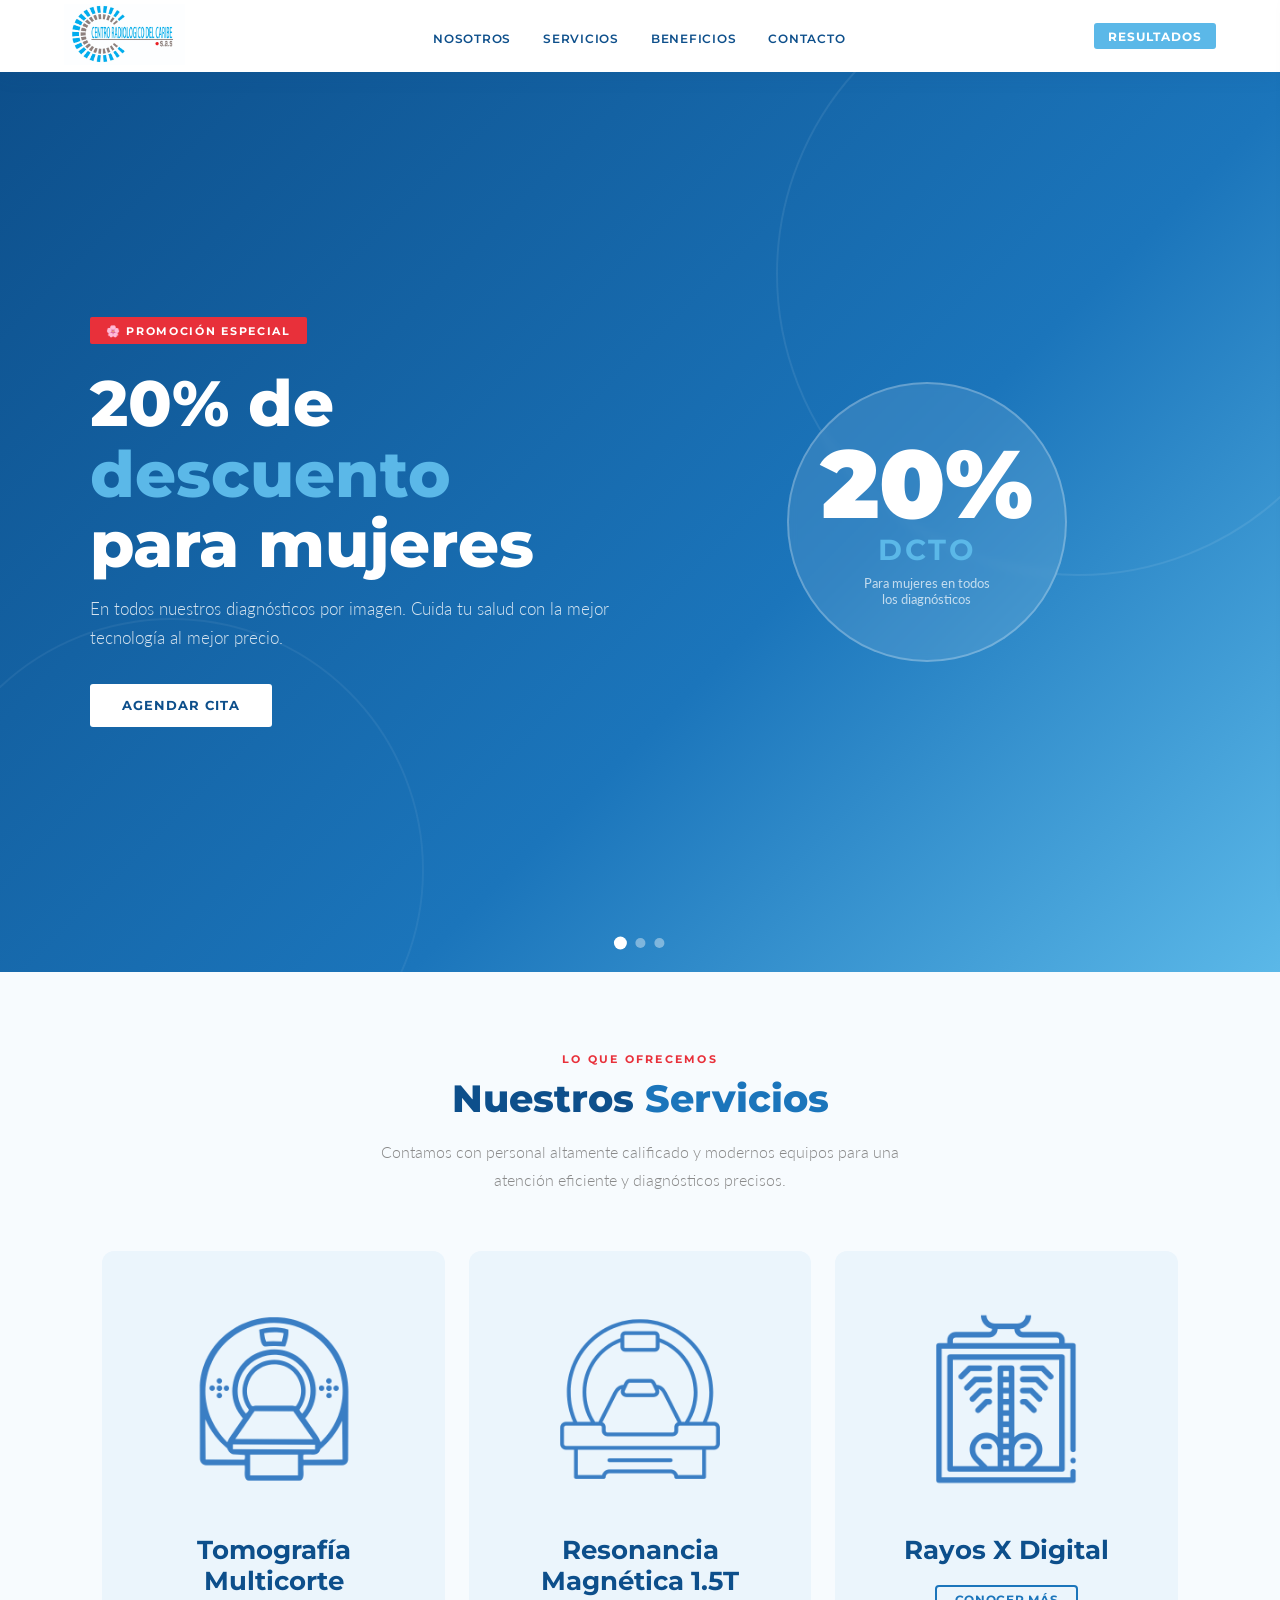
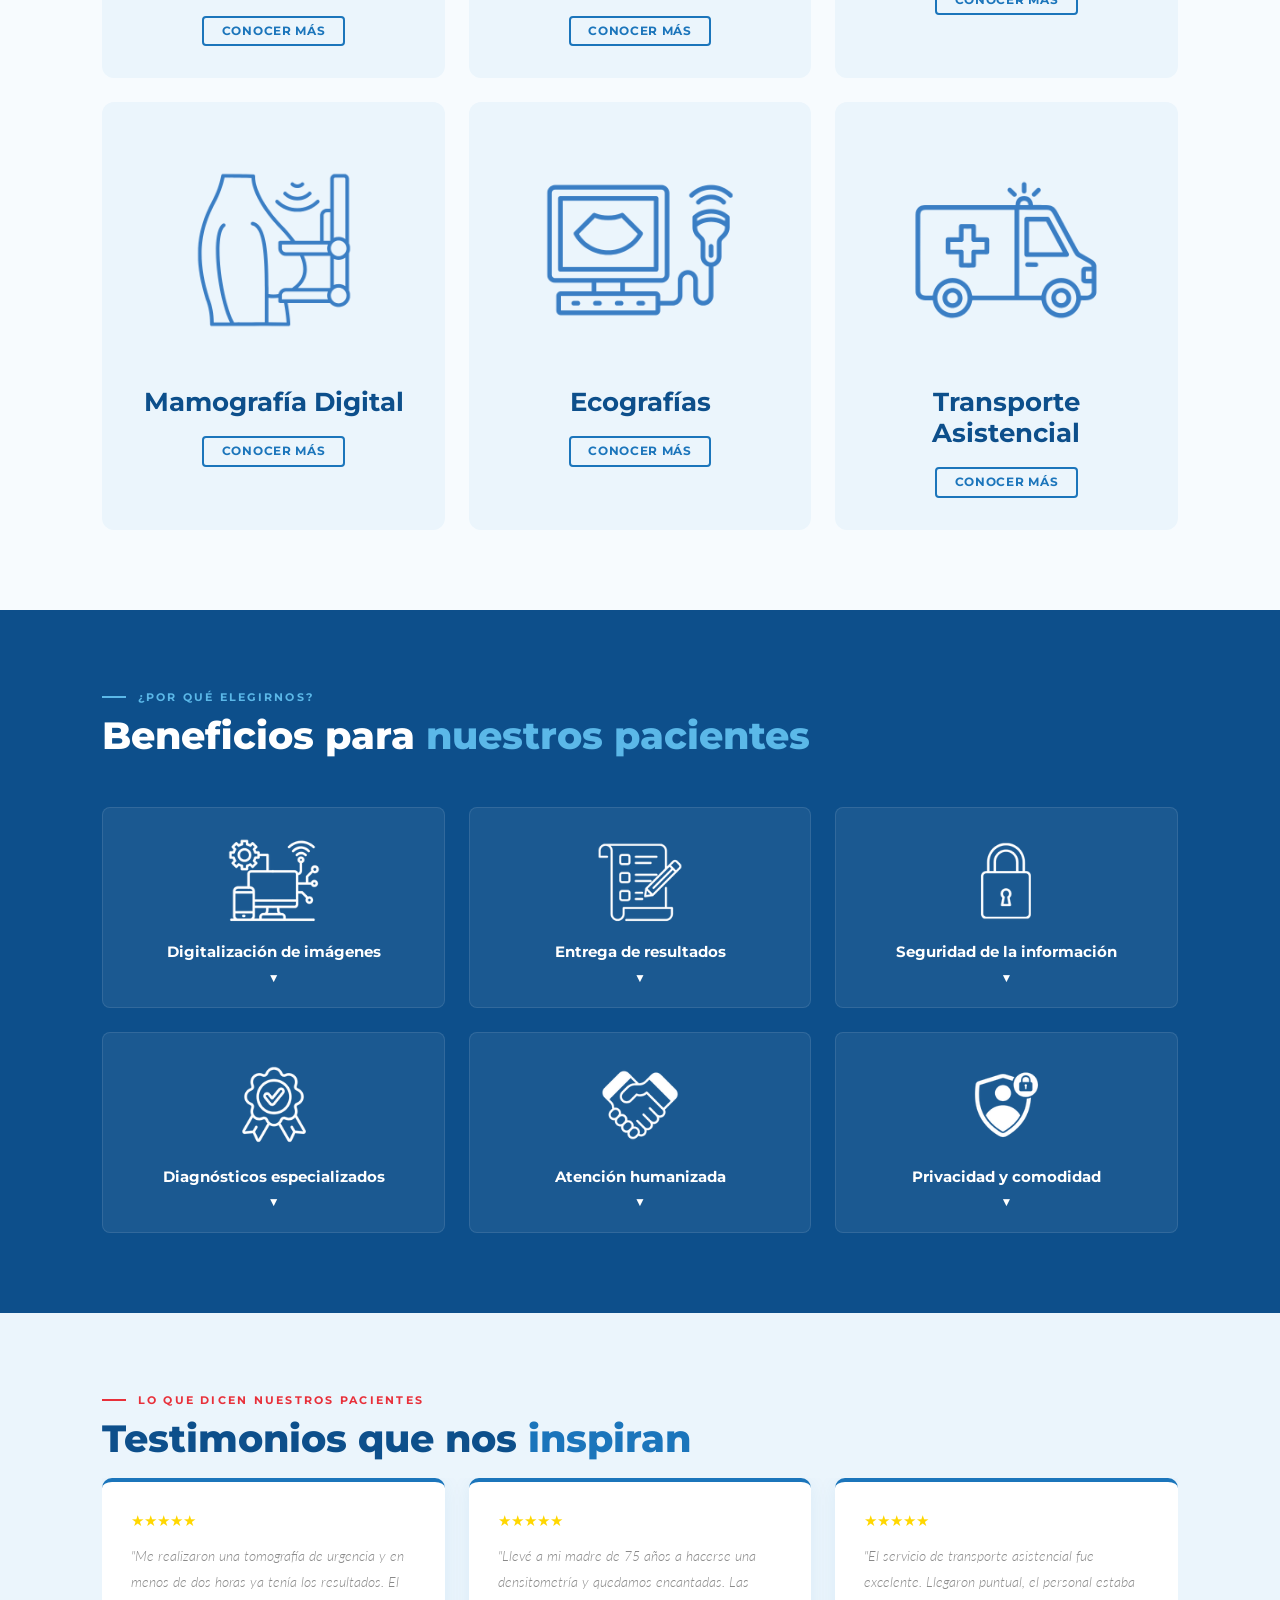
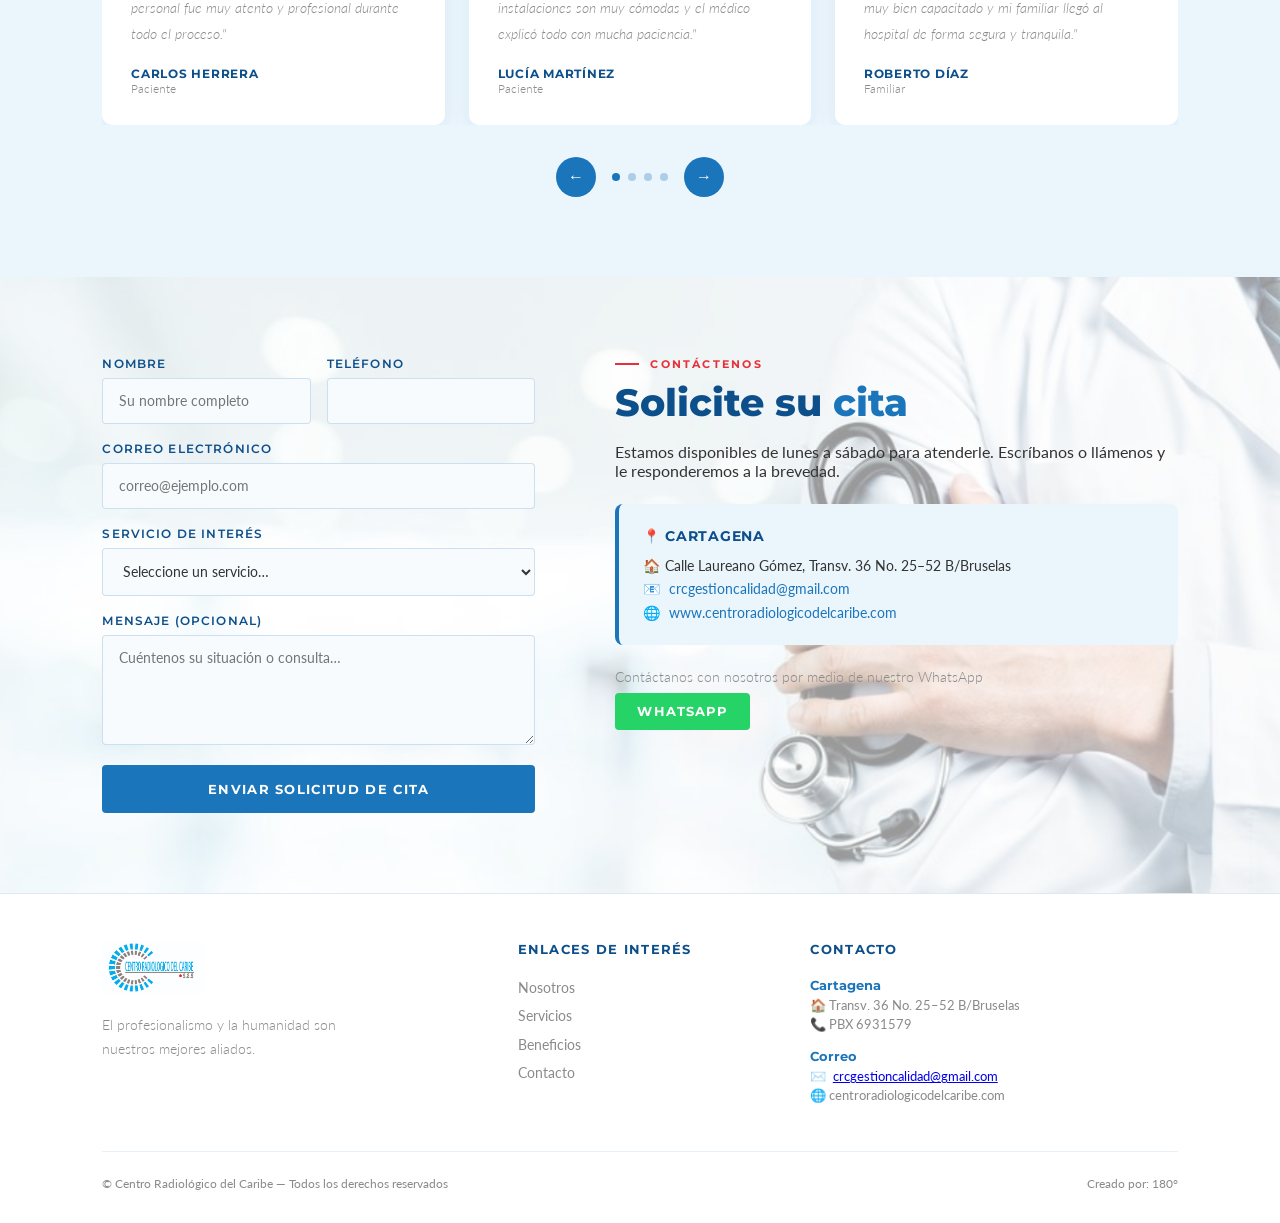
==== commit 0e48ffb0: "Add files via upload" ====
--- a/index.html
+++ b/index.html
@@ -857,7 +857,7 @@
       <div class="slide-2-content">
         <h2>Tecnología de<br><span>vanguardia</span><br>a tu servicio</h2>
         <p>Tomografía multicortes, resonancia magnética, rayos X digital y mucho más. Diagnósticos precisos con equipos de última generación.</p>
-        <a href="#servicios" class="slide-btn">Ver servicios</a>
+        <a href="servicios.html" class="slide-btn">Ver servicios</a>
       </div>
     </div>
 
@@ -1133,7 +1133,7 @@
       <div class="footer-sede">
         <strong>Cartagena</strong>
         <span>🏠 Transv. 36 No. 25–52 B/Bruselas</span>
-        <span>📞 Tel. (605) 693 1579</span>
+        <span>📞 PBX 6931579 </span>
       </div>
       <div class="footer-sede">
         <strong>Correo</strong>
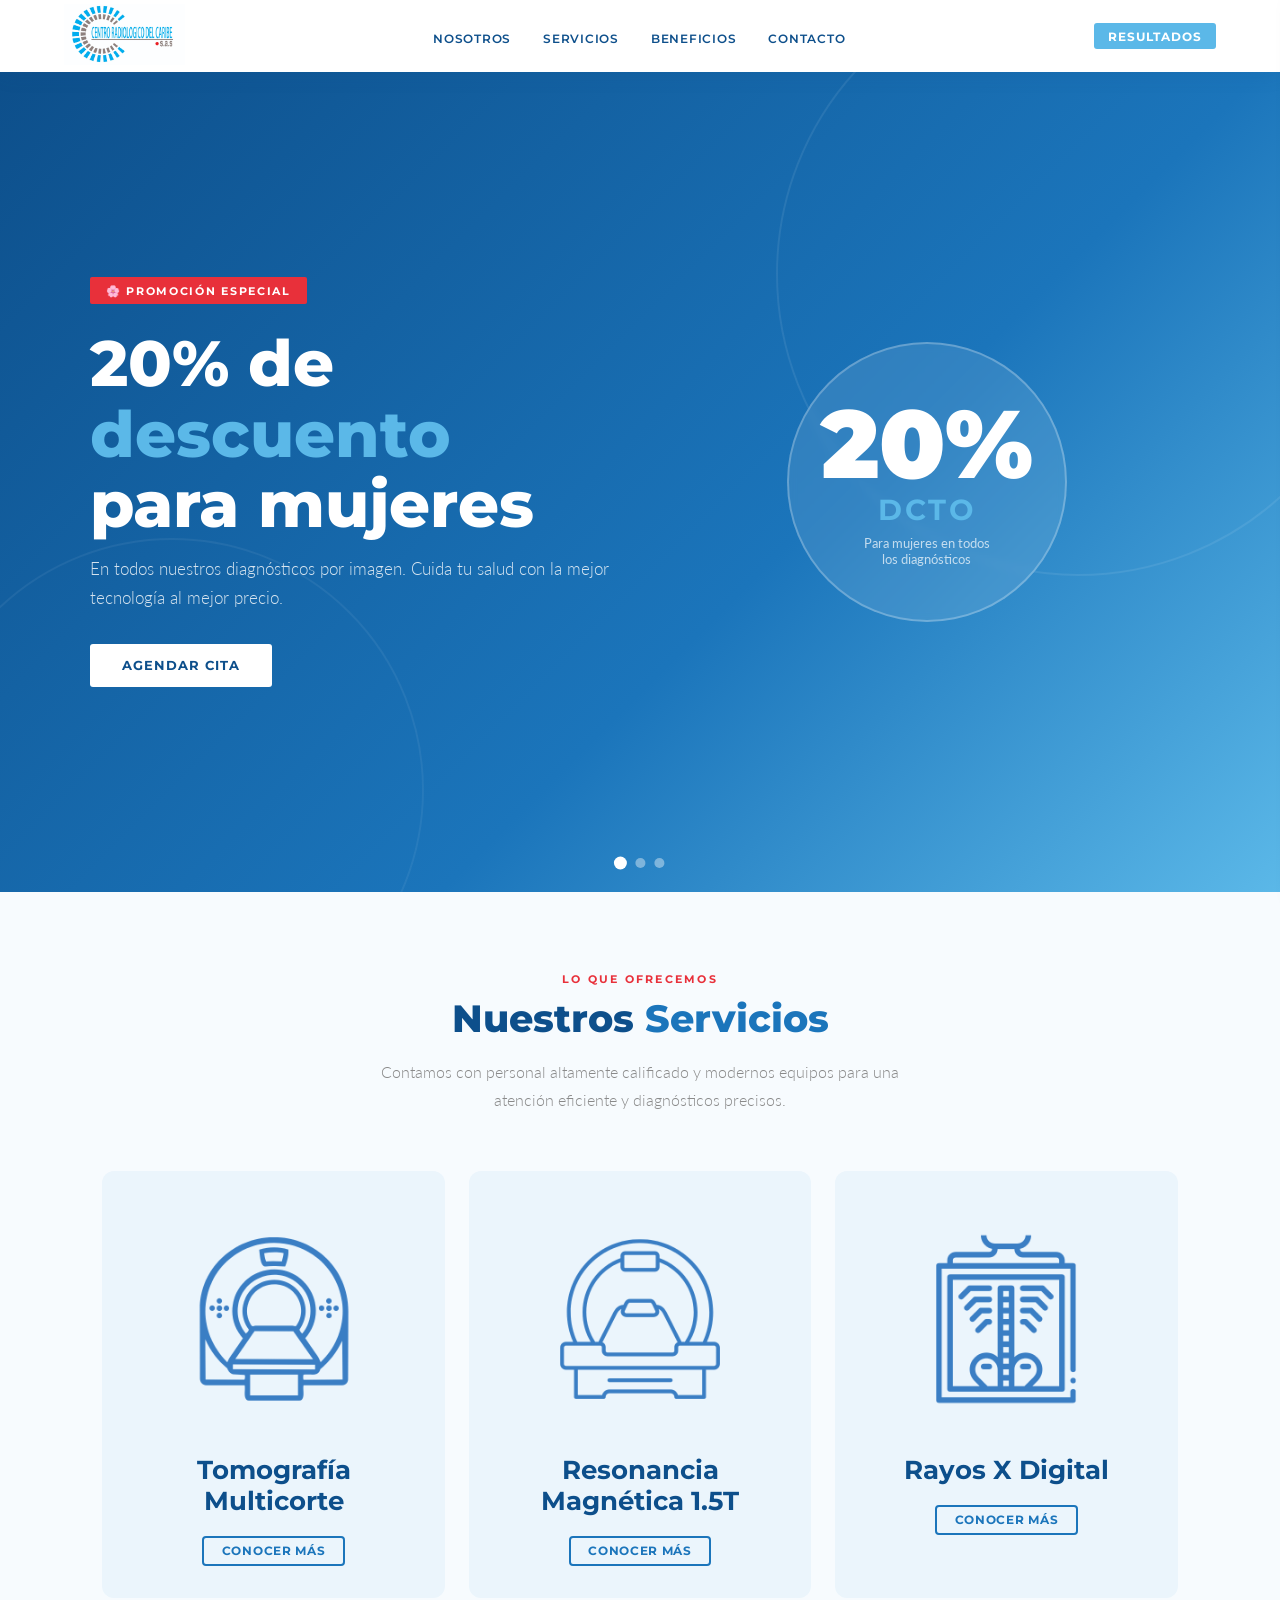
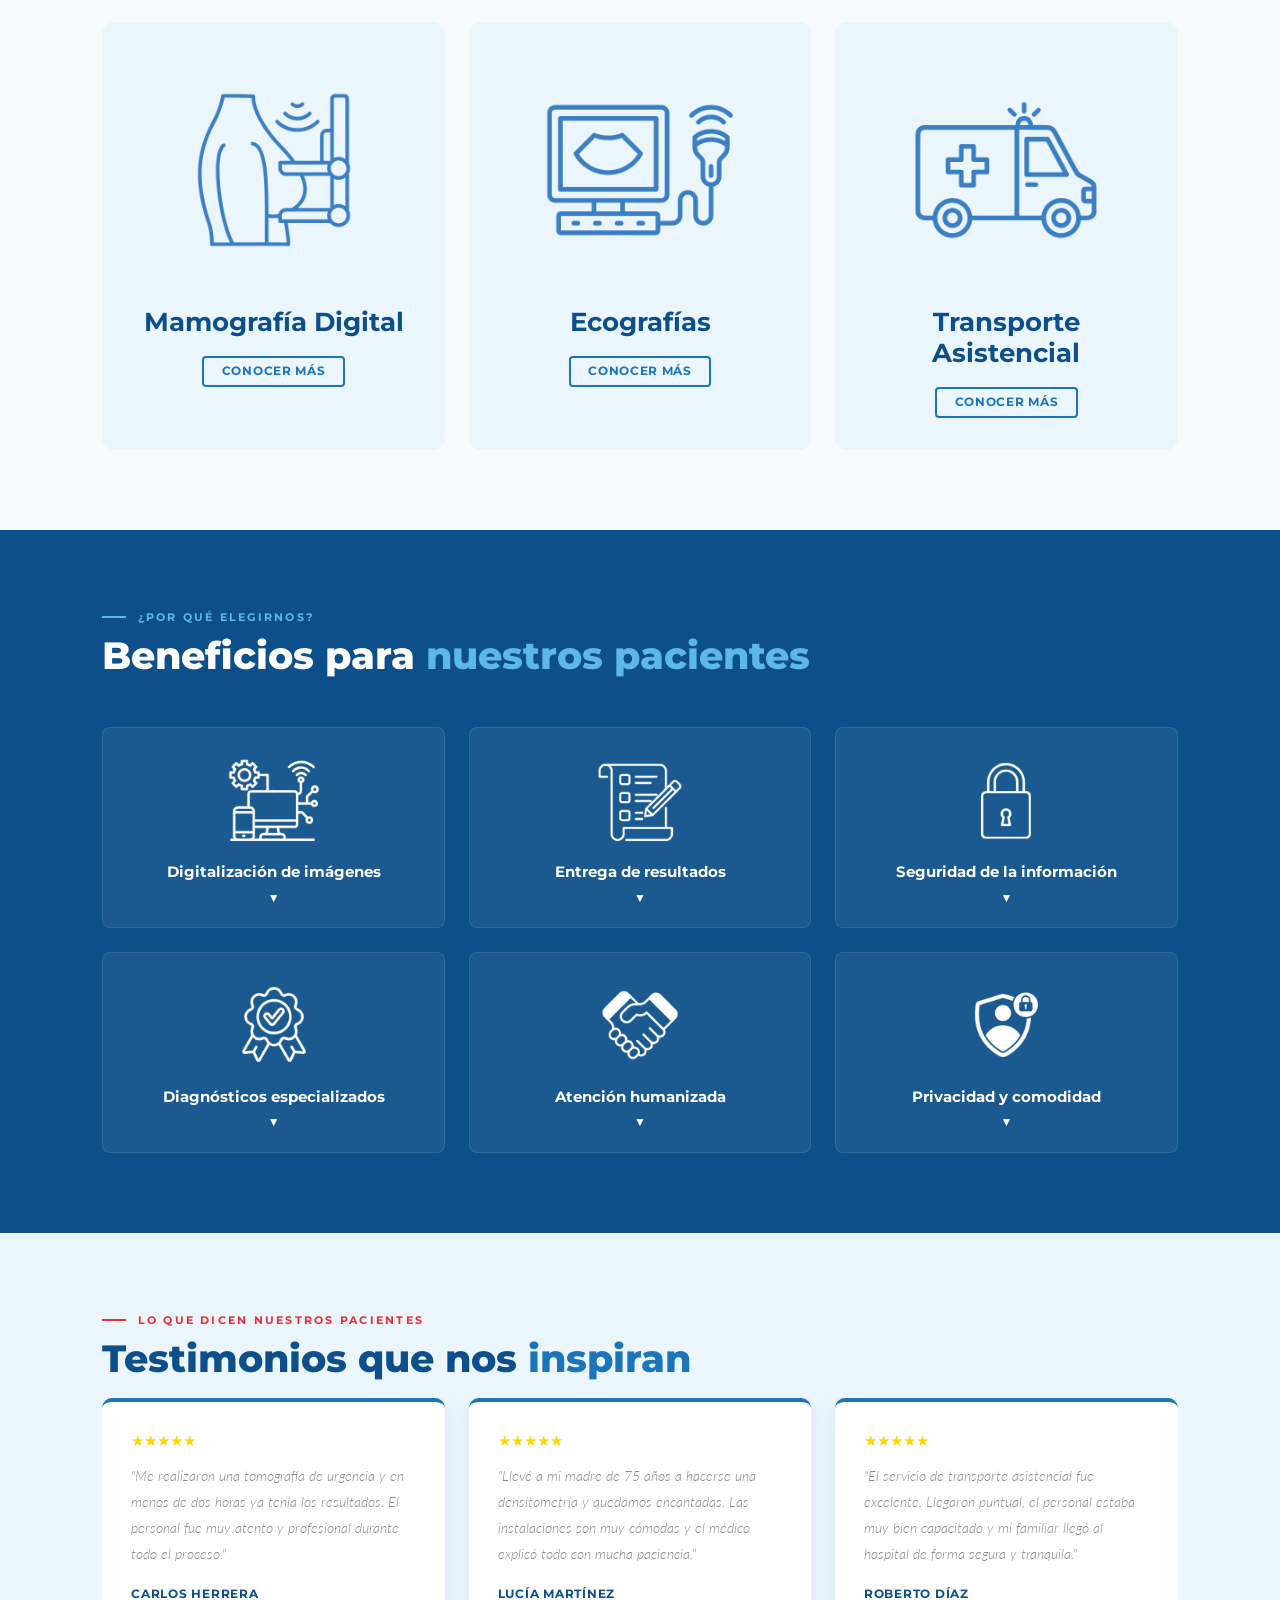
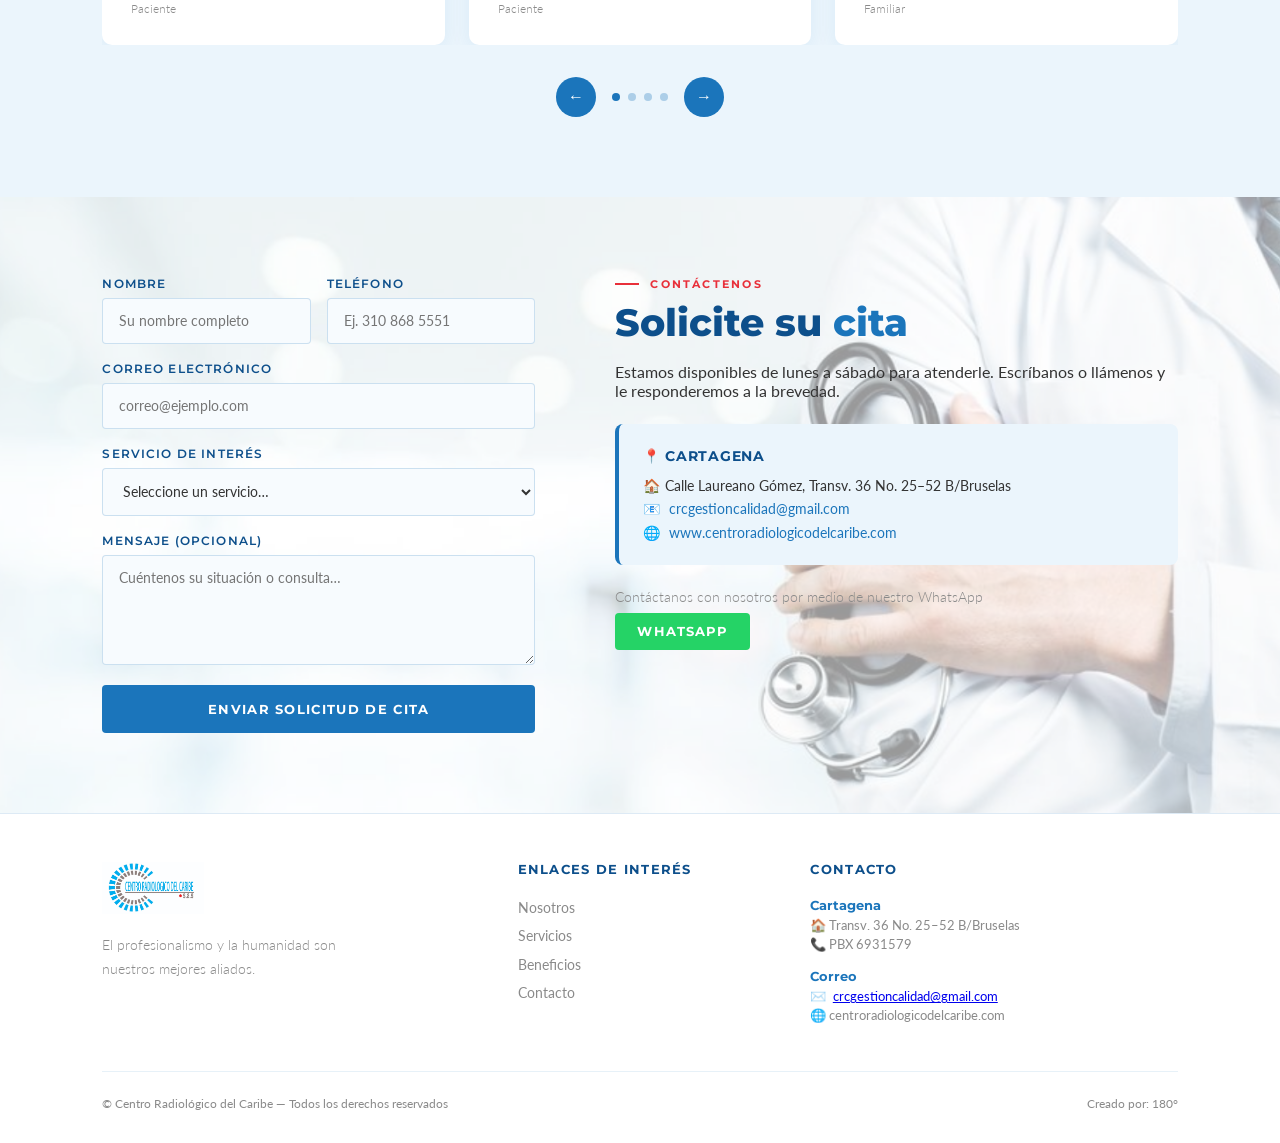
==== commit b8de459b: "Add files via upload" ====
--- a/index.html
+++ b/index.html
@@ -63,7 +63,7 @@
   .nav-btn-resultados:hover { background: #42a8d8; }
 
   /* ── CARRUSEL ── */
-  .carousel { position: relative; height: 100vh; min-height: 580px; overflow: hidden; margin-top: 72px; }
+  .carousel { position: relative; height: 820px; max-width: 1600px; width: 100%; overflow: hidden; margin: 72px auto 0; }
   .carousel-track { display: flex; width: 300%; height: 100%; transition: transform 0.7s cubic-bezier(0.77,0,0.18,1); }
   .slide { width: 33.333%; height: 100%; position: relative; flex-shrink: 0; }
 
@@ -767,7 +767,7 @@
     .carousel-btn { display: none; }
     .servicios-grid { grid-template-columns: 1fr; }
     .servicio-card { width: 100%; }
-    .carousel { height: 80vh; min-height: 420px; }
+    .carousel { height: 480px; }
     body { font-size: 1.1rem; }
     .beneficio-item p { font-size: 1rem; }
     .beneficios-grid { grid-template-columns: 1fr; gap: 0.6rem; }
@@ -822,7 +822,7 @@
         Contacto <span class="arrow">▼</span>
       </button>
       <div class="drawer-contacto-sub" id="contactoSub">
-        <a href="https://wa.me/573015649719" target="_blank" class="drawer-wa-btn">WhatsApp</a>
+        <a href="https://wa.me/573108685551" target="_blank" class="drawer-wa-btn">WhatsApp</a>
       </div>
     </li>
   </ul>
@@ -1053,40 +1053,42 @@
   </div>
   <div class="contacto-grid">
     <div class="contacto-form">
-      <div class="form-row">
+      <form action="https://formspree.io/f/mvzwvaqn" method="POST">
+        <div class="form-row">
+          <div class="form-group">
+            <label>Nombre</label>
+            <input type="text" name="nombre" placeholder="Su nombre completo" required>
+          </div>
+          <div class="form-group">
+            <label>Teléfono</label>
+            <input type="tel" name="telefono" placeholder="Ej. 310 868 5551" required>
+          </div>
+        </div>
         <div class="form-group">
-          <label>Nombre</label>
-          <input type="text" placeholder="Su nombre completo">
+          <label>Correo electrónico</label>
+          <input type="email" name="email" placeholder="correo@ejemplo.com" required>
         </div>
         <div class="form-group">
-          <label>Teléfono</label>
-          <input type="tel">
-        </div>
-      </div>
-      <div class="form-group">
-        <label>Correo electrónico</label>
-        <input type="email" placeholder="correo@ejemplo.com">
-      </div>
-      <div class="form-group">
-        <label>Servicio de interés</label>
-        <select>
-          <option value="">Seleccione un servicio…</option>
-          <option>Tomografía Multicortes</option>
-          <option>Resonancia Magnética</option>
-          <option>Radiografías Digitales</option>
-          <option>Ecografía Ginecológica y Obstétrica</option>
-          <option>Ecografía Doppler Color</option>
-          <option>Osteodensitometría</option>
-          <option>Mamografía Digital Directa</option>
-          <option>Tele Radiología</option>
-          <option>Estudios Radiológicos Especiales</option>
-        </select>
-      </div>
-      <div class="form-group">
-        <label>Mensaje (opcional)</label>
-        <textarea placeholder="Cuéntenos su situación o consulta…"></textarea>
-      </div>
-      <button class="btn-submit">Enviar solicitud de cita</button>
+          <label>Servicio de interés</label>
+          <select name="servicio" required>
+            <option value="">Seleccione un servicio…</option>
+            <option>Tomografía Multicortes</option>
+            <option>Resonancia Magnética</option>
+            <option>Radiografías Digitales</option>
+            <option>Ecografía Ginecológica y Obstétrica</option>
+            <option>Ecografía Doppler Color</option>
+            <option>Osteodensitometría</option>
+            <option>Mamografía Digital Directa</option>
+            <option>Tele Radiología</option>
+            <option>Estudios Radiológicos Especiales</option>
+          </select>
+        </div>
+        <div class="form-group">
+          <label>Mensaje (opcional)</label>
+          <textarea name="mensaje" placeholder="Cuéntenos su situación o consulta…"></textarea>
+        </div>
+        <button type="submit" class="btn-submit">Enviar solicitud de cita</button>
+      </form>
     </div>
     <div class="contacto-info">
       <div class="contacto-header-desktop">
@@ -1105,7 +1107,7 @@
         </div>
       </div>
       <p style="margin-top:1.2rem;margin-bottom:0.2rem;font-size:0.88rem;color:var(--gray);font-weight:300;">Contáctanos con nosotros por medio de nuestro WhatsApp</p>
-      <a href="https://wa.me/573015649719" target="_blank" style="display:inline-flex;align-items:center;gap:0.6rem;margin-top:0;background:#25D366;color:white;padding:0.7rem 1.4rem;border-radius:4px;text-decoration:none;font-family:'Montserrat',sans-serif;font-size:0.8rem;font-weight:700;text-transform:uppercase;letter-spacing:0.08em;">
+      <a href="https://wa.me/573108685551" target="_blank" style="display:inline-flex;align-items:center;gap:0.6rem;margin-top:0;background:#25D366;color:white;padding:0.7rem 1.4rem;border-radius:4px;text-decoration:none;font-family:'Montserrat',sans-serif;font-size:0.8rem;font-weight:700;text-transform:uppercase;letter-spacing:0.08em;">
         WhatsApp
       </a>
     </div>
